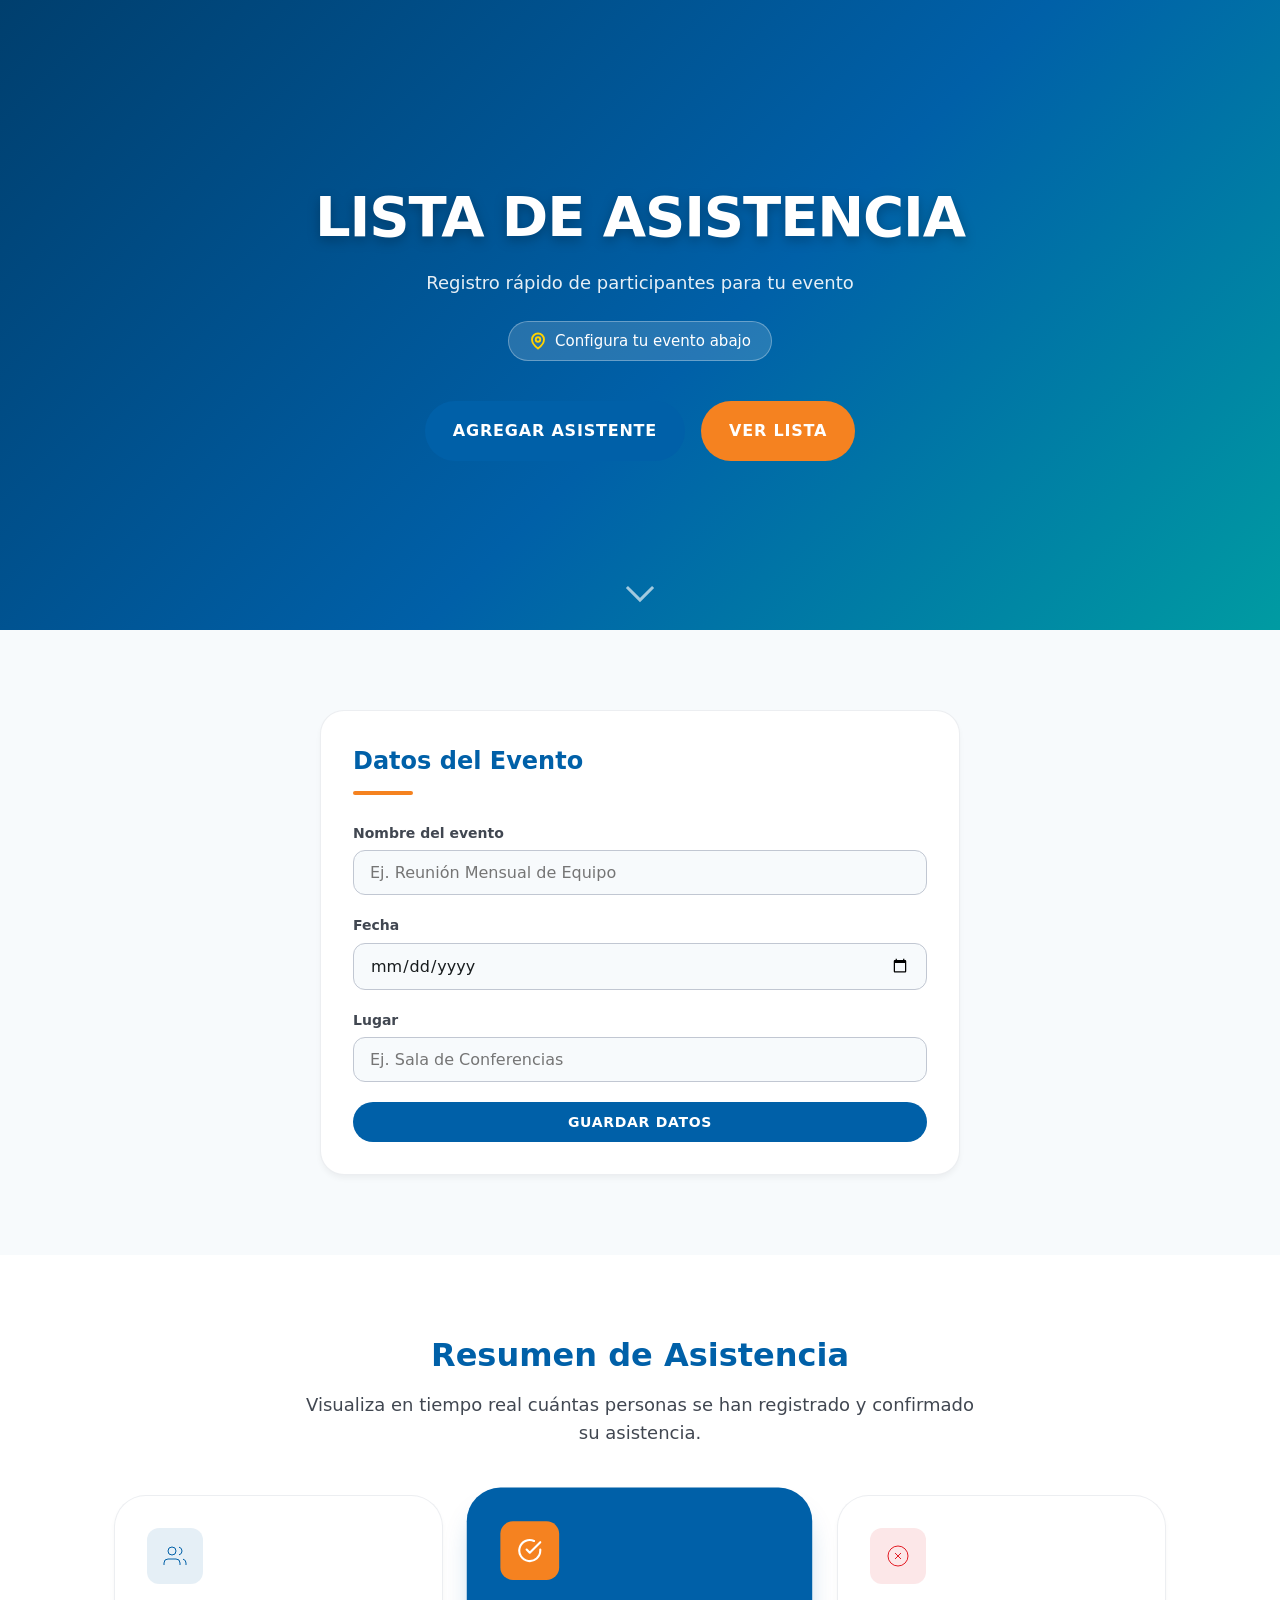
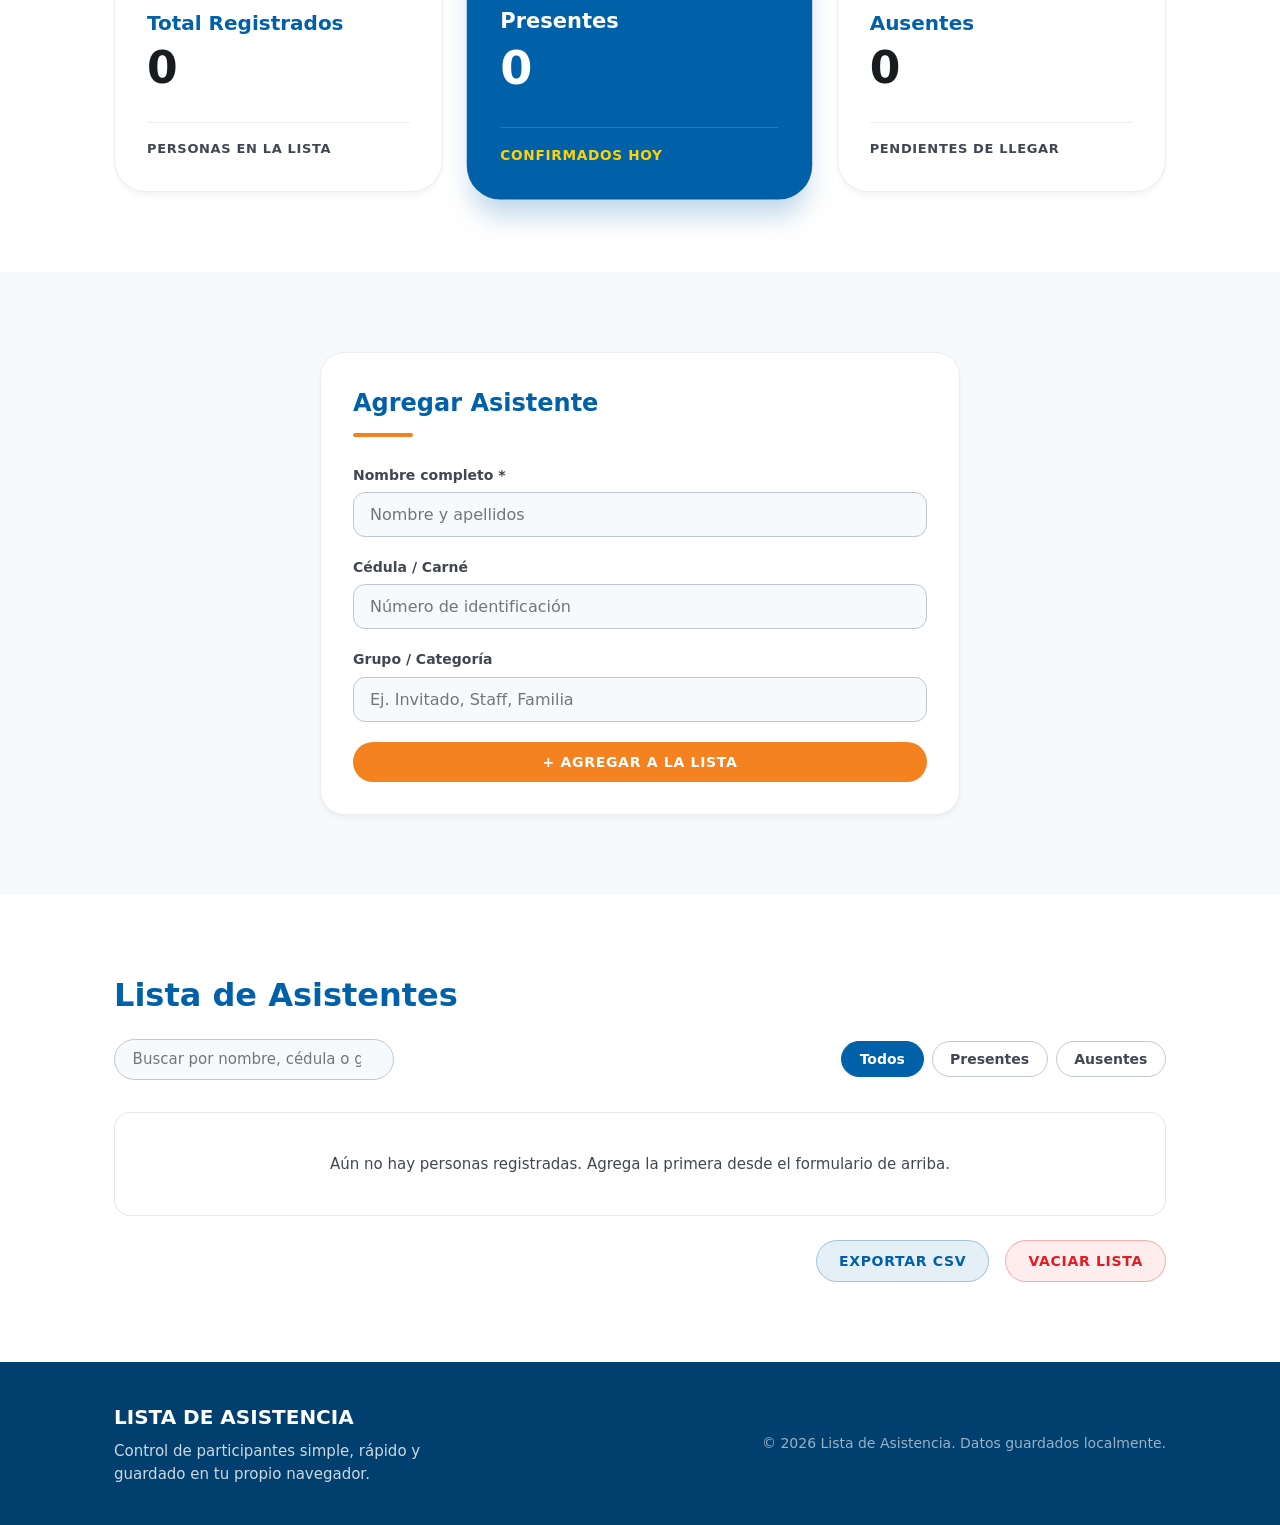
==== index.html @ d7829caf "Add attendance list app styled after convivio.medicos.cr Builds the repo's stated purpose (lista de " ====
<!DOCTYPE html>
<html lang="es">

<head>
    <meta charset="utf-8">
    <meta content="width=device-width, initial-scale=1.0" name="viewport">
    <title>Lista de Asistencia</title>
    <meta name="description" content="Registra y controla la asistencia de tu evento en tiempo real.">
    <link rel="stylesheet" href="css/style.css">
</head>

<body>

    <header class="hero">
        <div class="hero-bg">
            <div class="hero-gradient"></div>
        </div>
        <div class="hero-content">
            <h1 class="hero-title animate-fadeInUp" style="animation-delay: 0.1s;">
                LISTA DE ASISTENCIA
            </h1>
            <p class="hero-subtitle animate-fadeInUp" style="animation-delay: 0.3s;" id="hero-event-name">
                Registro rápido de participantes para tu evento
            </p>
            <div class="hero-location-container animate-fadeInUp" style="animation-delay: 0.4s;">
                <span class="hero-location" id="hero-event-meta">
                    <svg class="icon-svg" viewBox="0 0 24 24">
                        <path d="M20 10c0 6-8 12-8 12s-8-6-8-12a8 8 0 0 1 16 0Z"></path>
                        <circle cx="12" cy="10" r="3"></circle>
                    </svg>
                    <span>Configura tu evento abajo</span>
                </span>
            </div>
            <div class="hero-actions animate-fadeInUp" style="animation-delay: 0.5s;">
                <a class="btn btn-primary btn-pulse-hover" href="#registro">
                    Agregar Asistente
                </a>
                <a class="btn btn-orange btn-pulse-hover" href="#lista">
                    Ver Lista
                </a>
            </div>
        </div>
        <a href="#resumen" class="hero-scroll-indicator" aria-label="Desplazarse hacia abajo">
            <span></span>
        </a>
    </header>

    <main>
        <!-- Event Configuration -->
        <section class="event-config-section" id="config">
            <div class="container">
                <div class="card-panel">
                    <h2 class="section-title">Datos del Evento</h2>
                    <div class="agenda-accent-line"></div>
                    <form id="event-form" class="event-form">
                        <div class="form-field">
                            <label for="event-nombre">Nombre del evento</label>
                            <input type="text" id="event-nombre" placeholder="Ej. Reunión Mensual de Equipo" maxlength="80">
                        </div>
                        <div class="form-field">
                            <label for="event-fecha">Fecha</label>
                            <input type="date" id="event-fecha">
                        </div>
                        <div class="form-field">
                            <label for="event-lugar">Lugar</label>
                            <input type="text" id="event-lugar" placeholder="Ej. Sala de Conferencias" maxlength="80">
                        </div>
                        <button type="submit" class="btn btn-primary btn-small">Guardar Datos</button>
                    </form>
                </div>
            </div>
        </section>

        <!-- Summary Stats (Bento Grid) -->
        <section class="stats-section" id="resumen">
            <div class="container">
                <div class="requirements-header">
                    <h2 class="requirements-title">Resumen de Asistencia</h2>
                    <p class="requirements-subtitle">
                        Visualiza en tiempo real cuántas personas se han registrado y confirmado su asistencia.
                    </p>
                </div>
                <div class="bento-grid">
                    <div class="bento-card bento-card-standard">
                        <div>
                            <div class="bento-icon bento-icon-blue">
                                <svg class="icon-svg" viewBox="0 0 24 24">
                                    <path d="M17 21v-2a4 4 0 0 0-4-4H5a4 4 0 0 0-4 4v2"></path>
                                    <circle cx="9" cy="7" r="4"></circle>
                                    <path d="M23 21v-2a4 4 0 0 0-3-3.87"></path>
                                    <path d="M16 3.13a4 4 0 0 1 0 7.75"></path>
                                </svg>
                            </div>
                            <h3>Total Registrados</h3>
                            <p class="stat-number" id="stat-total">0</p>
                        </div>
                        <div class="bento-footer">Personas en la lista</div>
                    </div>
                    <div class="bento-card bento-card-featured">
                        <div>
                            <div class="bento-icon">
                                <svg class="icon-svg" viewBox="0 0 24 24" fill="none" stroke="currentColor" stroke-width="2" stroke-linecap="round" stroke-linejoin="round">
                                    <path d="M22 11.08V12a10 10 0 1 1-5.93-9.14"></path>
                                    <polyline points="22 4 12 14.01 9 11.01"></polyline>
                                </svg>
                            </div>
                            <h3>Presentes</h3>
                            <p class="stat-number" id="stat-presentes">0</p>
                        </div>
                        <div class="bento-footer">Confirmados hoy</div>
                    </div>
                    <div class="bento-card bento-card-standard">
                        <div>
                            <div class="bento-icon bento-icon-red">
                                <svg class="icon-svg" viewBox="0 0 24 24">
                                    <circle cx="12" cy="12" r="10"></circle>
                                    <line x1="15" y1="9" x2="9" y2="15"></line>
                                    <line x1="9" y1="9" x2="15" y2="15"></line>
                                </svg>
                            </div>
                            <h3>Ausentes</h3>
                            <p class="stat-number" id="stat-ausentes">0</p>
                        </div>
                        <div class="bento-footer">Pendientes de llegar</div>
                    </div>
                </div>
            </div>
        </section>

        <!-- Registration Form -->
        <section class="registro-section" id="registro">
            <div class="container">
                <div class="card-panel">
                    <h2 class="section-title">Agregar Asistente</h2>
                    <div class="agenda-accent-line"></div>
                    <form id="attendee-form" class="attendee-form">
                        <div class="form-field">
                            <label for="attendee-nombre">Nombre completo *</label>
                            <input type="text" id="attendee-nombre" placeholder="Nombre y apellidos" required maxlength="100">
                        </div>
                        <div class="form-field">
                            <label for="attendee-id">Cédula / Carné</label>
                            <input type="text" id="attendee-id" placeholder="Número de identificación" maxlength="40">
                        </div>
                        <div class="form-field">
                            <label for="attendee-grupo">Grupo / Categoría</label>
                            <input type="text" id="attendee-grupo" placeholder="Ej. Invitado, Staff, Familia" maxlength="60">
                        </div>
                        <button type="submit" class="btn btn-orange btn-small">
                            + Agregar a la Lista
                        </button>
                    </form>
                </div>
            </div>
        </section>

        <!-- Attendance List -->
        <section class="lista-section" id="lista">
            <div class="container">
                <div class="lista-header">
                    <h2 class="requirements-title">Lista de Asistentes</h2>
                    <div class="lista-tools">
                        <input type="search" id="search-input" class="search-input" placeholder="Buscar por nombre, cédula o grupo...">
                        <div class="filter-buttons" role="group" aria-label="Filtrar asistentes">
                            <button class="filter-btn active" data-filter="todos">Todos</button>
                            <button class="filter-btn" data-filter="presentes">Presentes</button>
                            <button class="filter-btn" data-filter="ausentes">Ausentes</button>
                        </div>
                    </div>
                </div>

                <div class="table-wrapper">
                    <table class="attendee-table">
                        <thead>
                            <tr>
                                <th>Nombre</th>
                                <th>Cédula / Carné</th>
                                <th>Grupo</th>
                                <th>Hora</th>
                                <th>Estado</th>
                                <th></th>
                            </tr>
                        </thead>
                        <tbody id="attendee-tbody">
                            <!-- Rows injected by JS -->
                        </tbody>
                    </table>
                    <p class="empty-state" id="empty-state">Aún no hay personas registradas. Agrega la primera desde el formulario de arriba.</p>
                </div>

                <div class="lista-actions">
                    <button class="btn btn-glass-blue btn-small" id="export-btn">Exportar CSV</button>
                    <button class="btn btn-glass-red btn-small" id="clear-btn">Vaciar Lista</button>
                </div>
            </div>
        </section>
    </main>

    <footer class="footer">
        <div class="footer-container">
            <div class="footer-brand">
                <div class="footer-logo">LISTA DE ASISTENCIA</div>
                <p class="footer-tagline">
                    Control de participantes simple, rápido y guardado en tu propio navegador.
                </p>
            </div>
            <div class="footer-social-section">
                <p class="footer-copyright">© 2026 Lista de Asistencia. Datos guardados localmente.</p>
            </div>
        </div>
    </footer>

    <script src="js/script.js"></script>
</body>

</html>
---- css/style.css ----
/* ==========================================================================
   LISTA DE ASISTENCIA - Main Stylesheet
   Design system inspired by convivio.medicos.cr/site/ (institutional
   blue/orange/turquoise palette, pill buttons, bento cards, soft shadows)
   ========================================================================== */

/* --------------------------------------------------------------------------
   0. RESET & BASE CONFIG
   -------------------------------------------------------------------------- */
*,
*::before,
*::after {
  box-sizing: border-box;
  margin: 0;
  padding: 0;
}

:root {
  --color-background: #f7fafc;
  --color-surface: #ffffff;
  --color-surface-container: #ebeef0;
  --color-on-surface: #181c1e;
  --color-on-surface-variant: #414751;
  --color-outline-variant: #c1c7d2;

  /* Institutional-style brand palette */
  --color-brand-blue: #0060a8;
  --color-brand-blue-dark: #003f6e;
  --color-brand-turquoise: #009ba2;
  --color-brand-orange: #f58220;
  --color-brand-red: #e31b23;
  --color-brand-yellow: #ffd200;

  /* Border Radii */
  --radius-sm: 0.25rem;
  --radius-default: 0.5rem;
  --radius-md: 0.75rem;
  --radius-lg: 1rem;
  --radius-xl: 1.5rem;
  --radius-bento: 2rem;
  --radius-full: 9999px;

  /* Spacing */
  --spacing-gutter: 24px;
  --spacing-container-max: 1100px;
  --spacing-section-gap-mobile: 48px;
  --spacing-section-gap-desktop: 80px;

  /* Typography */
  --font-headline: system-ui, -apple-system, BlinkMacSystemFont, 'Segoe UI', Roboto, Helvetica, Arial, sans-serif;
  --font-body: system-ui, -apple-system, BlinkMacSystemFont, 'Segoe UI', Roboto, Helvetica, Arial, sans-serif;
}

.icon-svg {
  display: inline-block;
  width: 24px;
  height: 24px;
  stroke: currentColor;
  fill: none;
  vertical-align: middle;
}

body {
  background-color: var(--color-background);
  color: var(--color-on-surface);
  font-family: var(--font-body);
  font-size: 16px;
  line-height: 1.5;
  font-weight: 400;
  overflow-x: hidden;
}

::selection {
  background-color: var(--color-brand-blue);
  color: #ffffff;
}

.container {
  max-width: var(--spacing-container-max);
  margin-inline: auto;
  padding-inline: var(--spacing-gutter);
  width: 100%;
}

@keyframes fadeInUp {
  from {
    opacity: 0;
    transform: translateY(20px);
  }

  to {
    opacity: 1;
    transform: translateY(0);
  }
}

.animate-fadeInUp {
  animation: fadeInUp 1.2s ease-out forwards;
  opacity: 0;
}

/* --------------------------------------------------------------------------
   1. BUTTONS
   -------------------------------------------------------------------------- */
.btn {
  display: inline-flex;
  align-items: center;
  justify-content: center;
  padding: 18px 28px;
  border-radius: var(--radius-full);
  font-family: var(--font-body);
  font-size: 16px;
  font-weight: 600;
  text-transform: uppercase;
  letter-spacing: 0.05em;
  text-decoration: none;
  cursor: pointer;
  border: none;
  transition: all 0.3s cubic-bezier(0.4, 0, 0.2, 1);
  text-align: center;
}

.btn-small {
  padding: 12px 22px;
  font-size: 14px;
}

.btn-primary {
  background-color: var(--color-brand-blue);
  color: #ffffff;
}

.btn-primary:hover {
  box-shadow: 0 10px 15px -3px rgba(0, 96, 168, 0.3), 0 4px 6px -4px rgba(0, 96, 168, 0.3);
  transform: translateY(-2px);
}

.btn-orange {
  background-color: var(--color-brand-orange);
  color: #ffffff;
}

.btn-orange:hover {
  box-shadow: 0 10px 15px -3px rgba(245, 130, 32, 0.3);
  transform: translateY(-2px);
}

.btn-glass-blue {
  background-color: rgba(0, 96, 168, 0.1);
  color: var(--color-brand-blue);
  border: 1px solid rgba(0, 96, 168, 0.3);
}

.btn-glass-blue:hover {
  background-color: var(--color-brand-blue);
  color: #ffffff;
}

.btn-glass-red {
  background-color: rgba(227, 27, 35, 0.08);
  color: var(--color-brand-red);
  border: 1px solid rgba(227, 27, 35, 0.3);
}

.btn-glass-red:hover {
  background-color: var(--color-brand-red);
  color: #ffffff;
}

.btn-primary.btn-pulse-hover {
  animation: pulse-blue 3s infinite ease-in-out;
}

.btn-orange.btn-pulse-hover {
  animation: pulse-orange 3s infinite ease-in-out;
}

.btn-pulse-hover:hover {
  animation-duration: 1.2s;
}

@keyframes pulse-blue {
  0% { box-shadow: 0 0 0 0 rgba(0, 96, 168, 0.4); }
  70% { box-shadow: 0 0 0 8px rgba(0, 96, 168, 0); }
  100% { box-shadow: 0 0 0 0 rgba(0, 96, 168, 0); }
}

@keyframes pulse-orange {
  0% { box-shadow: 0 0 0 0 rgba(245, 130, 32, 0.4); }
  70% { box-shadow: 0 0 0 8px rgba(245, 130, 32, 0); }
  100% { box-shadow: 0 0 0 0 rgba(245, 130, 32, 0); }
}

/* --------------------------------------------------------------------------
   2. HERO
   -------------------------------------------------------------------------- */
.hero {
  position: relative;
  min-height: 70vh;
  display: flex;
  align-items: center;
  justify-content: center;
  overflow: hidden;
  padding-block: 6rem 5rem;
}

.hero-bg {
  position: absolute;
  inset: 0;
  z-index: 0;
}

.hero-gradient {
  width: 100%;
  height: 100%;
  background: linear-gradient(135deg, var(--color-brand-blue-dark) 0%, var(--color-brand-blue) 55%, var(--color-brand-turquoise) 100%);
}

.hero-content {
  position: relative;
  z-index: 10;
  text-align: center;
  padding-inline: var(--spacing-gutter);
  max-width: 900px;
  margin: 0 auto;
}

.hero-title {
  font-family: var(--font-headline);
  font-size: 40px;
  line-height: 48px;
  letter-spacing: -0.02em;
  font-weight: 700;
  color: #ffffff;
  margin-bottom: 1.25rem;
  filter: drop-shadow(0 4px 6px rgba(0, 0, 0, 0.25));
}

@media (min-width: 768px) {
  .hero-title {
    font-size: 56px;
    line-height: 64px;
  }
}

.hero-subtitle {
  font-family: var(--font-body);
  font-size: 18px;
  line-height: 28px;
  font-weight: 300;
  color: rgba(255, 255, 255, 0.9);
  margin-bottom: 1.5rem;
  max-width: 700px;
  margin-inline: auto;
}

.hero-location-container {
  margin-bottom: 2.5rem;
}

.hero-location {
  display: inline-flex;
  align-items: center;
  gap: 0.5rem;
  background-color: rgba(255, 255, 255, 0.15);
  backdrop-filter: blur(8px);
  -webkit-backdrop-filter: blur(8px);
  padding: 0.5rem 1.25rem;
  border-radius: var(--radius-full);
  border: 1px solid rgba(255, 255, 255, 0.3);
  color: #ffffff;
  font-family: var(--font-body);
  font-size: 15px;
  font-weight: 500;
}

.hero-location .icon-svg {
  width: 18px;
  height: 18px;
  stroke: var(--color-brand-yellow);
  stroke-width: 2.5px;
}

.hero-actions {
  display: flex;
  flex-direction: column;
  gap: 1rem;
  justify-content: center;
  align-items: center;
}

@media (min-width: 640px) {
  .hero-actions {
    flex-direction: row;
  }
}

.hero-scroll-indicator {
  position: absolute;
  bottom: 2rem;
  left: 50%;
  transform: translateX(-50%);
  z-index: 10;
  opacity: 0.75;
  transition: opacity 0.3s ease;
}

.hero-scroll-indicator:hover {
  opacity: 1;
}

.hero-scroll-indicator span {
  display: block;
  width: 20px;
  height: 20px;
  border-bottom: 3px solid rgba(255, 255, 255, 0.85);
  border-right: 3px solid rgba(255, 255, 255, 0.85);
  transform: rotate(45deg);
  animation: scroll-arrow-smooth 2.5s infinite ease-in-out;
}

@keyframes scroll-arrow-smooth {
  0%, 100% { transform: translateY(0) rotate(45deg); opacity: 0.5; }
  50% { transform: translateY(10px) rotate(45deg); opacity: 1; }
}

/* --------------------------------------------------------------------------
   3. SECTIONS & PANELS
   -------------------------------------------------------------------------- */
.event-config-section,
.registro-section {
  padding-block: var(--spacing-section-gap-mobile);
}

.stats-section,
.lista-section {
  padding-block: var(--spacing-section-gap-mobile);
  background-color: var(--color-surface);
}

@media (min-width: 1024px) {
  .event-config-section,
  .registro-section,
  .stats-section,
  .lista-section {
    padding-block: var(--spacing-section-gap-desktop);
  }
}

.card-panel {
  background-color: var(--color-surface);
  border: 1px solid rgba(193, 199, 210, 0.3);
  border-radius: var(--radius-xl);
  padding: 2rem;
  box-shadow: 0 4px 6px -1px rgba(0, 0, 0, 0.05);
  max-width: 640px;
  margin-inline: auto;
}

.section-title {
  font-family: var(--font-headline);
  font-size: 24px;
  font-weight: 700;
  color: var(--color-brand-blue);
  margin-bottom: 0.75rem;
}

.agenda-accent-line {
  width: 60px;
  height: 4px;
  background-color: var(--color-brand-orange);
  margin-bottom: 1.75rem;
  border-radius: var(--radius-full);
}

.requirements-header {
  text-align: center;
  margin-bottom: 3rem;
}

.requirements-title {
  font-family: var(--font-headline);
  font-size: 32px;
  line-height: 40px;
  font-weight: 700;
  color: var(--color-brand-blue);
  margin-bottom: 1rem;
}

.requirements-subtitle {
  font-size: 18px;
  line-height: 28px;
  color: var(--color-on-surface-variant);
  max-width: 42rem;
  margin-inline: auto;
}

/* --------------------------------------------------------------------------
   4. FORMS
   -------------------------------------------------------------------------- */
.event-form,
.attendee-form {
  display: flex;
  flex-direction: column;
  gap: 1.25rem;
}

.form-field {
  display: flex;
  flex-direction: column;
  gap: 0.4rem;
}

.form-field label {
  font-size: 14px;
  font-weight: 600;
  color: var(--color-on-surface-variant);
}

.form-field input {
  font-family: var(--font-body);
  font-size: 16px;
  padding: 0.75rem 1rem;
  border-radius: var(--radius-md);
  border: 1px solid var(--color-outline-variant);
  background-color: var(--color-background);
  color: var(--color-on-surface);
  transition: border-color 0.2s ease, box-shadow 0.2s ease;
}

.form-field input:focus {
  outline: none;
  border-color: var(--color-brand-blue);
  box-shadow: 0 0 0 3px rgba(0, 96, 168, 0.15);
}

/* --------------------------------------------------------------------------
   5. BENTO STATS
   -------------------------------------------------------------------------- */
.bento-grid {
  display: grid;
  grid-template-columns: 1fr;
  gap: 2rem;
}

@media (min-width: 768px) {
  .bento-grid {
    grid-template-columns: repeat(3, 1fr);
  }
}

.bento-card {
  padding: 2rem;
  border-radius: var(--radius-bento);
  display: flex;
  flex-direction: column;
  justify-content: space-between;
  box-shadow: 0 4px 6px -1px rgba(0, 0, 0, 0.05);
}

.bento-card-standard {
  background-color: var(--color-surface);
  border: 1px solid rgba(193, 199, 210, 0.3);
}

.bento-card-featured {
  background-color: var(--color-brand-blue);
  color: #ffffff;
  box-shadow: 0 20px 25px -5px rgba(0, 96, 168, 0.25);
}

@media (min-width: 768px) {
  .bento-card-featured {
    transform: scale(1.05);
  }
}

.bento-icon {
  width: 3.5rem;
  height: 3.5rem;
  border-radius: var(--radius-md);
  display: flex;
  align-items: center;
  justify-content: center;
  margin-bottom: 1.5rem;
  background-color: var(--color-brand-orange);
  color: #ffffff;
}

.bento-icon-blue {
  background-color: rgba(0, 96, 168, 0.1);
  color: var(--color-brand-blue);
}

.bento-icon-red {
  background-color: rgba(227, 27, 35, 0.1);
  color: var(--color-brand-red);
}

.bento-card h3 {
  font-family: var(--font-headline);
  font-size: 20px;
  font-weight: 600;
  margin-bottom: 0.5rem;
}

.bento-card-standard h3 {
  color: var(--color-brand-blue);
}

.stat-number {
  font-family: var(--font-headline);
  font-size: 44px;
  font-weight: 700;
  line-height: 1;
}

.bento-card-standard .stat-number {
  color: var(--color-on-surface);
}

.bento-footer {
  margin-top: 2rem;
  padding-top: 1rem;
  font-size: 13px;
  font-weight: 600;
  letter-spacing: 0.05em;
  text-transform: uppercase;
}

.bento-card-standard .bento-footer {
  border-top: 1px solid rgba(193, 199, 210, 0.3);
  color: var(--color-on-surface-variant);
}

.bento-card-featured .bento-footer {
  border-top: 1px solid rgba(255, 255, 255, 0.15);
  color: var(--color-brand-yellow);
}

/* --------------------------------------------------------------------------
   6. ATTENDANCE LIST
   -------------------------------------------------------------------------- */
.lista-header {
  margin-bottom: 2rem;
}

.lista-header .requirements-title {
  text-align: left;
  margin-bottom: 1.5rem;
}

.lista-tools {
  display: flex;
  flex-direction: column;
  gap: 1rem;
}

@media (min-width: 768px) {
  .lista-tools {
    flex-direction: row;
    align-items: center;
    justify-content: space-between;
  }
}

.search-input {
  font-family: var(--font-body);
  font-size: 15px;
  padding: 0.65rem 1.1rem;
  border-radius: var(--radius-full);
  border: 1px solid var(--color-outline-variant);
  background-color: var(--color-background);
  width: 100%;
}

@media (min-width: 768px) {
  .search-input {
    width: 280px;
  }
}

.search-input:focus {
  outline: none;
  border-color: var(--color-brand-blue);
  box-shadow: 0 0 0 3px rgba(0, 96, 168, 0.15);
}

.filter-buttons {
  display: flex;
  gap: 0.5rem;
}

.filter-btn {
  font-family: var(--font-body);
  font-size: 14px;
  font-weight: 600;
  padding: 0.55rem 1.1rem;
  border-radius: var(--radius-full);
  border: 1px solid var(--color-outline-variant);
  background-color: var(--color-surface);
  color: var(--color-on-surface-variant);
  cursor: pointer;
  transition: all 0.2s ease;
}

.filter-btn:hover {
  border-color: var(--color-brand-blue);
  color: var(--color-brand-blue);
}

.filter-btn.active {
  background-color: var(--color-brand-blue);
  border-color: var(--color-brand-blue);
  color: #ffffff;
}

.table-wrapper {
  border: 1px solid rgba(193, 199, 210, 0.4);
  border-radius: var(--radius-lg);
  overflow-x: auto;
  background-color: var(--color-surface);
}

.attendee-table {
  width: 100%;
  border-collapse: collapse;
  min-width: 640px;
}

.attendee-table thead th {
  text-align: left;
  font-size: 13px;
  font-weight: 700;
  letter-spacing: 0.05em;
  text-transform: uppercase;
  color: #ffffff;
  background-color: var(--color-brand-blue);
  padding: 0.9rem 1.25rem;
}

.attendee-table tbody td {
  padding: 0.9rem 1.25rem;
  border-bottom: 1px solid var(--color-outline-variant);
  font-size: 15px;
  color: var(--color-on-surface);
  vertical-align: middle;
}

.attendee-table tbody tr:last-child td {
  border-bottom: none;
}

.attendee-table tbody tr:hover {
  background-color: rgba(0, 96, 168, 0.04);
}

.status-pill {
  display: inline-flex;
  align-items: center;
  gap: 0.4rem;
  padding: 0.35rem 0.9rem;
  border-radius: var(--radius-full);
  font-size: 13px;
  font-weight: 700;
  letter-spacing: 0.03em;
  text-transform: uppercase;
  border: none;
  cursor: pointer;
  transition: all 0.2s ease;
}

.status-pill.presente {
  background-color: rgba(0, 155, 162, 0.12);
  color: var(--color-brand-turquoise);
}

.status-pill.ausente {
  background-color: rgba(227, 27, 35, 0.1);
  color: var(--color-brand-red);
}

.status-pill:hover {
  transform: translateY(-1px);
  filter: brightness(0.95);
}

.delete-btn {
  background: none;
  border: none;
  cursor: pointer;
  color: var(--color-on-surface-variant);
  padding: 0.35rem;
  border-radius: var(--radius-sm);
  transition: color 0.2s ease, background-color 0.2s ease;
}

.delete-btn:hover {
  color: var(--color-brand-red);
  background-color: rgba(227, 27, 35, 0.08);
}

.delete-btn .icon-svg {
  width: 18px;
  height: 18px;
}

.empty-state {
  text-align: center;
  padding: 2.5rem 1rem;
  color: var(--color-on-surface-variant);
  font-size: 15px;
  display: none;
}

.empty-state.visible {
  display: block;
}

.attendee-table.hidden {
  display: none;
}

.lista-actions {
  display: flex;
  gap: 1rem;
  justify-content: flex-end;
  margin-top: 1.5rem;
  flex-wrap: wrap;
}

/* --------------------------------------------------------------------------
   7. FOOTER
   -------------------------------------------------------------------------- */
.footer {
  background-color: var(--color-brand-blue-dark);
  width: 100%;
}

.footer-container {
  display: flex;
  flex-direction: column;
  gap: 1.5rem;
  justify-content: space-between;
  align-items: center;
  padding-block: 2.5rem;
  max-width: var(--spacing-container-max);
  margin-inline: auto;
  padding-inline: var(--spacing-gutter);
  text-align: center;
}

@media (min-width: 768px) {
  .footer-container {
    flex-direction: row;
    text-align: left;
  }
}

.footer-logo {
  font-family: var(--font-headline);
  font-size: 20px;
  font-weight: 700;
  color: #ffffff;
}

.footer-tagline {
  color: rgba(255, 255, 255, 0.8);
  font-size: 15px;
  max-width: 22rem;
  margin-top: 0.5rem;
}

.footer-copyright {
  color: rgba(255, 255, 255, 0.6);
  font-size: 14px;
}
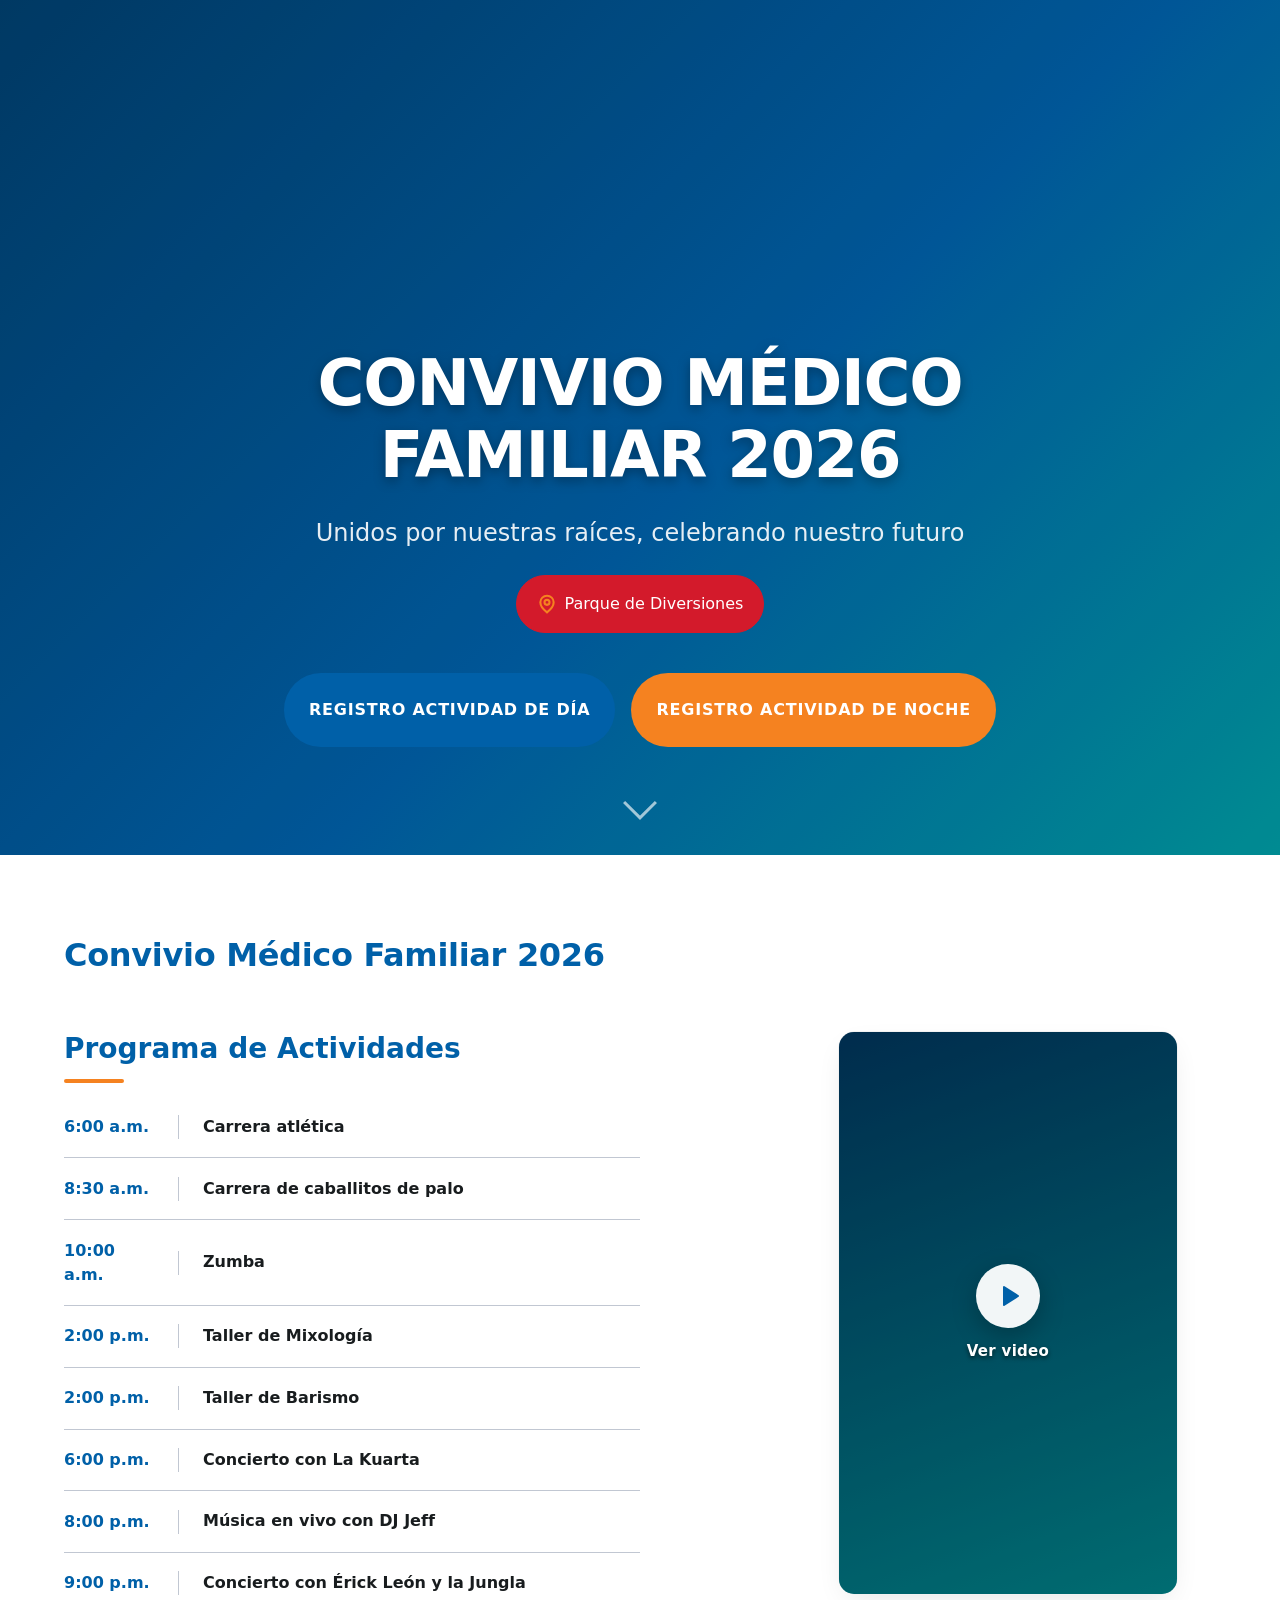
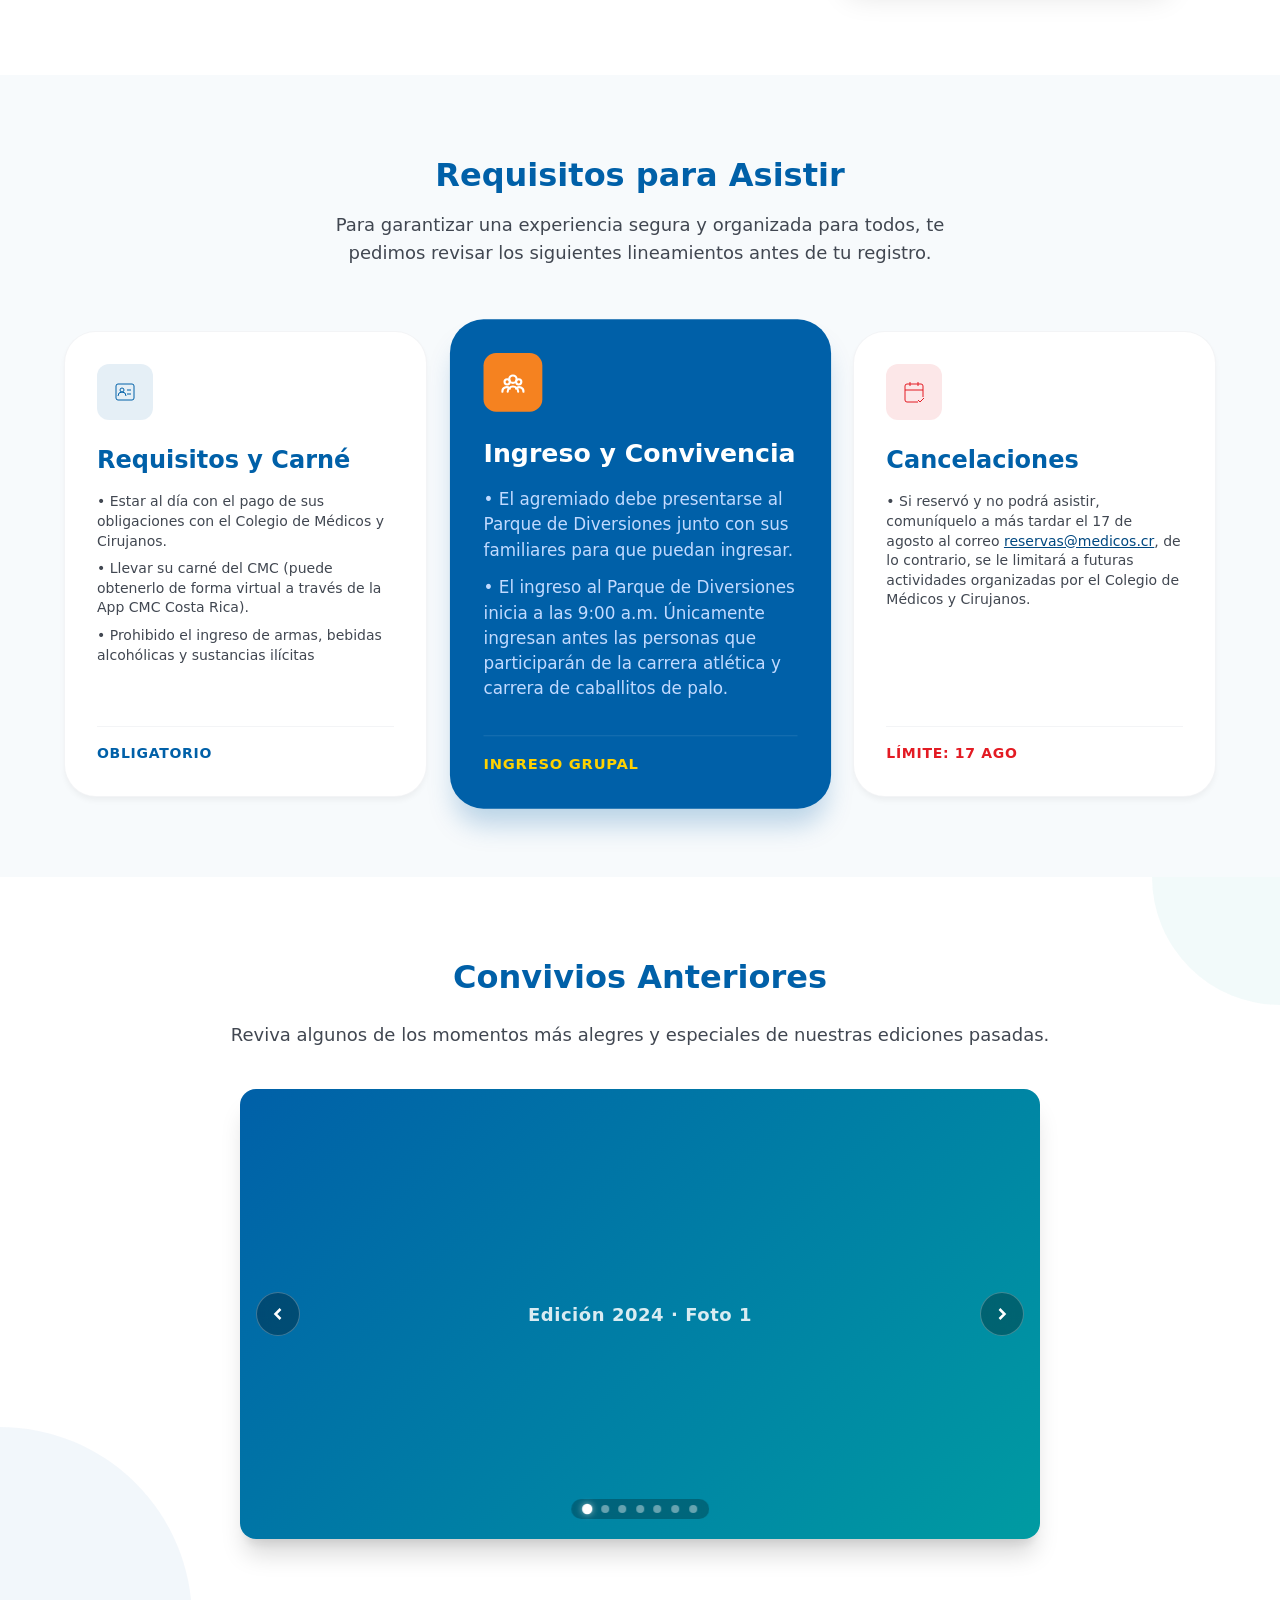
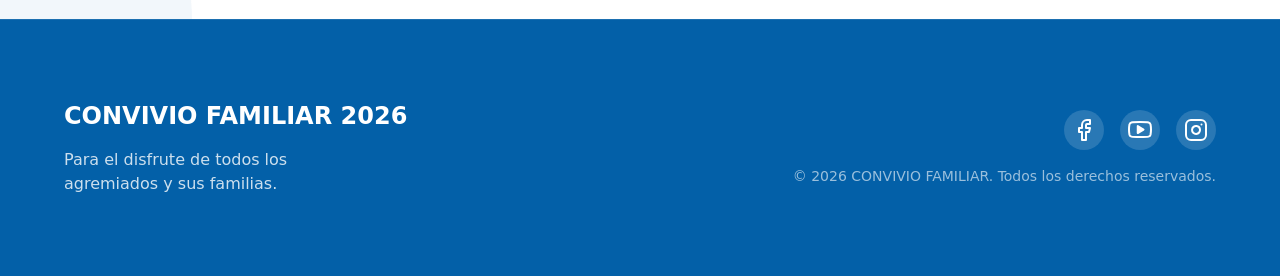
==== commit fa246797: "Reemplazar app de asistencia por clon fiel del estilo de convivio.medicos.cr Clona la estructura, CS" ====
--- a/index.html
+++ b/index.html
@@ -4,193 +4,282 @@
 <head>
     <meta charset="utf-8">
     <meta content="width=device-width, initial-scale=1.0" name="viewport">
-    <title>Lista de Asistencia</title>
-    <meta name="description" content="Registra y controla la asistencia de tu evento en tiempo real.">
+    <title>Convivio Familiar 2026</title>
     <link rel="stylesheet" href="css/style.css">
 </head>
 
 <body>
 
-    <header class="hero">
-        <div class="hero-bg">
-            <div class="hero-gradient"></div>
-        </div>
-        <div class="hero-content">
-            <h1 class="hero-title animate-fadeInUp" style="animation-delay: 0.1s;">
-                LISTA DE ASISTENCIA
-            </h1>
-            <p class="hero-subtitle animate-fadeInUp" style="animation-delay: 0.3s;" id="hero-event-name">
-                Registro rápido de participantes para tu evento
-            </p>
-            <div class="hero-location-container animate-fadeInUp" style="animation-delay: 0.4s;">
-                <span class="hero-location" id="hero-event-meta">
-                    <svg class="icon-svg" viewBox="0 0 24 24">
-                        <path d="M20 10c0 6-8 12-8 12s-8-6-8-12a8 8 0 0 1 16 0Z"></path>
-                        <circle cx="12" cy="10" r="3"></circle>
-                    </svg>
-                    <span>Configura tu evento abajo</span>
-                </span>
-            </div>
-            <div class="hero-actions animate-fadeInUp" style="animation-delay: 0.5s;">
-                <a class="btn btn-primary btn-pulse-hover" href="#registro">
-                    Agregar Asistente
-                </a>
-                <a class="btn btn-orange btn-pulse-hover" href="#lista">
-                    Ver Lista
-                </a>
-            </div>
-        </div>
-        <a href="#resumen" class="hero-scroll-indicator" aria-label="Desplazarse hacia abajo">
-            <span></span>
-        </a>
-    </header>
-
     <main>
-        <!-- Event Configuration -->
-        <section class="event-config-section" id="config">
+        <!-- Hero Section -->
+        <section class="hero">
+            <div class="hero-bg">
+                <div class="hero-placeholder"></div>
+                <div class="hero-overlay"></div>
+            </div>
+            <div class="hero-content">
+                <h1 class="hero-title animate-fadeInUp" style="animation-delay: 0.1s;">
+                    CONVIVIO MÉDICO FAMILIAR 2026
+                </h1>
+                <p class="hero-subtitle animate-fadeInUp" style="animation-delay: 0.3s;">
+                    Unidos por nuestras raíces, celebrando nuestro futuro
+                </p>
+                <div class="hero-location-container animate-fadeInUp" style="animation-delay: 0.4s;">
+                    <a href="https://maps.google.com/?q=Parque+de+Diversiones+Costa+Rica" target="_blank" rel="noopener"
+                        class="hero-location">
+                        <svg class="icon-svg" viewBox="0 0 24 24">
+                            <path d="M20 10c0 6-8 12-8 12s-8-6-8-12a8 8 0 0 1 16 0Z"></path>
+                            <circle cx="12" cy="10" r="3"></circle>
+                        </svg>
+                        <span>Parque de Diversiones</span>
+                    </a>
+                </div>
+                <div class="hero-actions animate-fadeInUp" style="animation-delay: 0.5s;">
+                    <a class="btn btn-primary btn-pulse-hover" href="#registro-dia">
+                        Registro Actividad de Día
+                    </a>
+                    <a class="btn btn-orange btn-pulse-hover" href="#registro-noche">
+                        Registro Actividad de Noche
+                    </a>
+                </div>
+            </div>
+            <a href="#welcome-section-start" class="hero-scroll-indicator" aria-label="Desplazarse hacia abajo">
+                <span></span>
+            </a>
+        </section>
+
+        <!-- Welcome & Description Section -->
+        <section class="welcome-section" id="welcome-section-start">
             <div class="container">
-                <div class="card-panel">
-                    <h2 class="section-title">Datos del Evento</h2>
-                    <div class="agenda-accent-line"></div>
-                    <form id="event-form" class="event-form">
-                        <div class="form-field">
-                            <label for="event-nombre">Nombre del evento</label>
-                            <input type="text" id="event-nombre" placeholder="Ej. Reunión Mensual de Equipo" maxlength="80">
-                        </div>
-                        <div class="form-field">
-                            <label for="event-fecha">Fecha</label>
-                            <input type="date" id="event-fecha">
-                        </div>
-                        <div class="form-field">
-                            <label for="event-lugar">Lugar</label>
-                            <input type="text" id="event-lugar" placeholder="Ej. Sala de Conferencias" maxlength="80">
-                        </div>
-                        <button type="submit" class="btn btn-primary btn-small">Guardar Datos</button>
-                    </form>
+                <div class="welcome-info-top">
+                    <h2 class="welcome-title">Convivio Médico Familiar 2026</h2>
+                </div>
+
+                <div class="agenda-video-grid">
+                    <!-- Left Column: Programa de Actividades -->
+                    <div class="agenda-column">
+                        <h2 class="agenda-title">Programa de Actividades</h2>
+                        <div class="agenda-accent-line"></div>
+
+                        <div class="agenda-list">
+                            <div class="agenda-row">
+                                <div class="agenda-time">6:00 a.m.</div>
+                                <div class="agenda-separator"></div>
+                                <div class="agenda-activity">Carrera atlética</div>
+                            </div>
+                            <div class="agenda-row">
+                                <div class="agenda-time">8:30 a.m.</div>
+                                <div class="agenda-separator"></div>
+                                <div class="agenda-activity">Carrera de caballitos de palo</div>
+                            </div>
+                            <div class="agenda-row">
+                                <div class="agenda-time">10:00 a.m.</div>
+                                <div class="agenda-separator"></div>
+                                <div class="agenda-activity">Zumba</div>
+                            </div>
+                            <div class="agenda-row">
+                                <div class="agenda-time">2:00 p.m.</div>
+                                <div class="agenda-separator"></div>
+                                <div class="agenda-activity">Taller de Mixología</div>
+                            </div>
+                            <div class="agenda-row">
+                                <div class="agenda-time">2:00 p.m.</div>
+                                <div class="agenda-separator"></div>
+                                <div class="agenda-activity">Taller de Barismo</div>
+                            </div>
+                            <div class="agenda-row">
+                                <div class="agenda-time">6:00 p.m.</div>
+                                <div class="agenda-separator"></div>
+                                <div class="agenda-activity">Concierto con La Kuarta</div>
+                            </div>
+                            <div class="agenda-row">
+                                <div class="agenda-time">8:00 p.m.</div>
+                                <div class="agenda-separator"></div>
+                                <div class="agenda-activity">Música en vivo con DJ Jeff</div>
+                            </div>
+                            <div class="agenda-row">
+                                <div class="agenda-time">9:00 p.m.</div>
+                                <div class="agenda-separator"></div>
+                                <div class="agenda-activity">Concierto con Érick León y la Jungla</div>
+                            </div>
+                        </div>
+                    </div>
+
+                    <!-- Right Column: Video/Image Access -->
+                    <div class="video-column">
+                        <div class="video-link-wrapper" aria-label="Ver video del Convivio 2026" tabindex="0" role="button">
+                            <div class="video-media-box">
+                                <div class="video-cover-assets">
+                                    <div class="video-thumbnail video-thumbnail-placeholder"></div>
+                                    <div class="video-play-overlay">
+                                        <div class="play-circle">
+                                            <svg class="play-triangle" viewBox="0 0 24 24" fill="currentColor"
+                                                stroke="currentColor" stroke-width="2" stroke-linecap="round"
+                                                stroke-linejoin="round">
+                                                <polygon points="6 3 20 12 6 21 6 3"></polygon>
+                                            </svg>
+                                        </div>
+                                        <span class="play-label">Ver video</span>
+                                    </div>
+                                </div>
+                                <div class="video-player-container" style="display: none;"></div>
+                            </div>
+                        </div>
+                    </div>
                 </div>
             </div>
         </section>
 
-        <!-- Summary Stats (Bento Grid) -->
-        <section class="stats-section" id="resumen">
+        <!-- Requirements Section (Bento Grid) -->
+        <section class="requirements-section">
             <div class="container">
                 <div class="requirements-header">
-                    <h2 class="requirements-title">Resumen de Asistencia</h2>
+                    <h2 class="requirements-title">Requisitos para Asistir</h2>
                     <p class="requirements-subtitle">
-                        Visualiza en tiempo real cuántas personas se han registrado y confirmado su asistencia.
+                        Para garantizar una experiencia segura y organizada para todos, te pedimos revisar los
+                        siguientes lineamientos antes de tu registro.
                     </p>
                 </div>
                 <div class="bento-grid">
+                    <!-- Card 1: Requisitos y Carné -->
                     <div class="bento-card bento-card-standard">
                         <div>
-                            <div class="bento-icon bento-icon-blue">
+                            <div class="bento-icon">
                                 <svg class="icon-svg" viewBox="0 0 24 24">
-                                    <path d="M17 21v-2a4 4 0 0 0-4-4H5a4 4 0 0 0-4 4v2"></path>
-                                    <circle cx="9" cy="7" r="4"></circle>
-                                    <path d="M23 21v-2a4 4 0 0 0-3-3.87"></path>
-                                    <path d="M16 3.13a4 4 0 0 1 0 7.75"></path>
+                                    <rect x="3" y="4" width="18" height="16" rx="2"></rect>
+                                    <circle cx="9" cy="10" r="2"></circle>
+                                    <path d="M14 10h4"></path>
+                                    <path d="M14 14h4"></path>
+                                    <path d="M5 16a4 4 0 0 1 8 0"></path>
                                 </svg>
                             </div>
-                            <h3>Total Registrados</h3>
-                            <p class="stat-number" id="stat-total">0</p>
-                        </div>
-                        <div class="bento-footer">Personas en la lista</div>
-                    </div>
+                            <h3>Requisitos y Carné</h3>
+                            <p style="margin-bottom: 0.5rem; font-size: 14px; line-height: 1.4;">
+                                • Estar al día con el pago de sus obligaciones con el Colegio de Médicos y Cirujanos.
+                            </p>
+                            <p style="margin-bottom: 0.5rem; font-size: 14px; line-height: 1.4;">
+                                • Llevar su carné del CMC (puede obtenerlo de forma virtual a través de la App CMC Costa
+                                Rica).
+                            </p>
+                            <p style="font-size: 14px; line-height: 1.4;">
+                                • Prohibido el ingreso de armas, bebidas alcohólicas y sustancias ilícitas
+                            </p>
+                        </div>
+                        <div class="bento-footer">Obligatorio</div>
+                    </div>
+                    <!-- Card 2: Ingreso y Convivencia (Featured) -->
                     <div class="bento-card bento-card-featured">
                         <div>
                             <div class="bento-icon">
-                                <svg class="icon-svg" viewBox="0 0 24 24" fill="none" stroke="currentColor" stroke-width="2" stroke-linecap="round" stroke-linejoin="round">
-                                    <path d="M22 11.08V12a10 10 0 1 1-5.93-9.14"></path>
-                                    <polyline points="22 4 12 14.01 9 11.01"></polyline>
+                                <svg class="icon-svg" viewBox="0 0 24 24" fill="none" stroke="currentColor"
+                                    stroke-width="2" stroke-linecap="round" stroke-linejoin="round">
+                                    <path d="M2 21a4 4 0 0 1 7-3" />
+                                    <circle cx="6.5" cy="11.5" r="2.5" />
+                                    <path d="M15 18a4 4 0 0 1 7 3" />
+                                    <circle cx="17.5" cy="11.5" r="2.5" />
+                                    <path d="M7 21a5 5 0 0 1 10 0" />
+                                    <circle cx="12" cy="9" r="3.5" />
                                 </svg>
                             </div>
-                            <h3>Presentes</h3>
-                            <p class="stat-number" id="stat-presentes">0</p>
-                        </div>
-                        <div class="bento-footer">Confirmados hoy</div>
-                    </div>
+                            <h3>Ingreso y Convivencia</h3>
+                            <p style="margin-bottom: 0.75rem;">
+                                • El agremiado debe presentarse al Parque de Diversiones junto con sus familiares para
+                                que puedan ingresar.
+                            </p>
+                            <p>
+                                • El ingreso al Parque de Diversiones inicia a las 9:00 a.m. Únicamente ingresan antes
+                                las personas que participarán de la carrera atlética y carrera de caballitos de palo.
+                            </p>
+                        </div>
+                        <div class="bento-footer">Ingreso Grupal</div>
+                    </div>
+                    <!-- Card 3: Cancelaciones -->
                     <div class="bento-card bento-card-standard">
                         <div>
-                            <div class="bento-icon bento-icon-red">
+                            <div class="bento-icon">
                                 <svg class="icon-svg" viewBox="0 0 24 24">
-                                    <circle cx="12" cy="12" r="10"></circle>
-                                    <line x1="15" y1="9" x2="9" y2="15"></line>
-                                    <line x1="9" y1="9" x2="15" y2="15"></line>
+                                    <path d="M8 2v4"></path>
+                                    <path d="M16 2v4"></path>
+                                    <path d="M21 17V6a2 2 0 0 0-2-2H5a2 2 0 0 0-2 2v14a2 2 0 0 0 2 2h11"></path>
+                                    <path d="M3 10h18"></path>
+                                    <path d="m16 20 2 2 4-4"></path>
                                 </svg>
                             </div>
-                            <h3>Ausentes</h3>
-                            <p class="stat-number" id="stat-ausentes">0</p>
-                        </div>
-                        <div class="bento-footer">Pendientes de llegar</div>
+                            <h3>Cancelaciones</h3>
+                            <p style="font-size: 14px; line-height: 1.4;">
+                                • Si reservó y no podrá asistir, comuníquelo a más tardar el 17 de agosto al correo
+                                <a href="mailto:reservas@medicos.cr"
+                                    style="color: var(--color-primary); text-decoration: underline; font-weight: 500;">reservas@medicos.cr</a>,
+                                de lo contrario, se le limitará a futuras actividades organizadas por el Colegio de
+                                Médicos y Cirujanos.
+                            </p>
+                        </div>
+                        <div class="bento-footer">Límite: 17 Ago</div>
                     </div>
                 </div>
             </div>
         </section>
 
-        <!-- Registration Form -->
-        <section class="registro-section" id="registro">
-            <div class="container">
-                <div class="card-panel">
-                    <h2 class="section-title">Agregar Asistente</h2>
-                    <div class="agenda-accent-line"></div>
-                    <form id="attendee-form" class="attendee-form">
-                        <div class="form-field">
-                            <label for="attendee-nombre">Nombre completo *</label>
-                            <input type="text" id="attendee-nombre" placeholder="Nombre y apellidos" required maxlength="100">
-                        </div>
-                        <div class="form-field">
-                            <label for="attendee-id">Cédula / Carné</label>
-                            <input type="text" id="attendee-id" placeholder="Número de identificación" maxlength="40">
-                        </div>
-                        <div class="form-field">
-                            <label for="attendee-grupo">Grupo / Categoría</label>
-                            <input type="text" id="attendee-grupo" placeholder="Ej. Invitado, Staff, Familia" maxlength="60">
-                        </div>
-                        <button type="submit" class="btn btn-orange btn-small">
-                            + Agregar a la Lista
-                        </button>
-                    </form>
-                </div>
-            </div>
-        </section>
-
-        <!-- Attendance List -->
-        <section class="lista-section" id="lista">
-            <div class="container">
-                <div class="lista-header">
-                    <h2 class="requirements-title">Lista de Asistentes</h2>
-                    <div class="lista-tools">
-                        <input type="search" id="search-input" class="search-input" placeholder="Buscar por nombre, cédula o grupo...">
-                        <div class="filter-buttons" role="group" aria-label="Filtrar asistentes">
-                            <button class="filter-btn active" data-filter="todos">Todos</button>
-                            <button class="filter-btn" data-filter="presentes">Presentes</button>
-                            <button class="filter-btn" data-filter="ausentes">Ausentes</button>
-                        </div>
-                    </div>
-                </div>
-
-                <div class="table-wrapper">
-                    <table class="attendee-table">
-                        <thead>
-                            <tr>
-                                <th>Nombre</th>
-                                <th>Cédula / Carné</th>
-                                <th>Grupo</th>
-                                <th>Hora</th>
-                                <th>Estado</th>
-                                <th></th>
-                            </tr>
-                        </thead>
-                        <tbody id="attendee-tbody">
-                            <!-- Rows injected by JS -->
-                        </tbody>
-                    </table>
-                    <p class="empty-state" id="empty-state">Aún no hay personas registradas. Agrega la primera desde el formulario de arriba.</p>
-                </div>
-
-                <div class="lista-actions">
-                    <button class="btn btn-glass-blue btn-small" id="export-btn">Exportar CSV</button>
-                    <button class="btn btn-glass-red btn-small" id="clear-btn">Vaciar Lista</button>
+        <!-- Registration CTA Banner + Carousel -->
+        <section class="cta-section" id="registro-cta">
+            <div class="cta-circle-1"></div>
+            <div class="cta-circle-2"></div>
+            <div class="cta-content">
+                <h2 class="cta-title">Convivios Anteriores</h2>
+                <p class="cta-desc">
+                    Reviva algunos de los momentos más alegres y especiales de nuestras ediciones pasadas.
+                </p>
+
+                <!-- Past Convivios Carousel -->
+                <div class="carousel-container animate-fadeInUp">
+                    <div class="carousel-track-container">
+                        <ul class="carousel-track">
+                            <li class="carousel-slide active">
+                                <div class="carousel-placeholder">Edición 2024 · Foto 1</div>
+                            </li>
+                            <li class="carousel-slide">
+                                <div class="carousel-placeholder">Edición 2024 · Foto 2</div>
+                            </li>
+                            <li class="carousel-slide">
+                                <div class="carousel-placeholder">Edición 2025 · Foto 1</div>
+                            </li>
+                            <li class="carousel-slide">
+                                <div class="carousel-placeholder">Edición 2025 · Foto 2</div>
+                            </li>
+                            <li class="carousel-slide">
+                                <div class="carousel-placeholder">Edición 2025 · Foto 3</div>
+                            </li>
+                            <li class="carousel-slide">
+                                <div class="carousel-placeholder">Edición 2025 · Foto 4</div>
+                            </li>
+                            <li class="carousel-slide">
+                                <div class="carousel-placeholder">Edición 2025 · Foto 5</div>
+                            </li>
+                        </ul>
+                    </div>
+
+                    <!-- Carousel Buttons -->
+                    <button class="carousel-button carousel-button--left" aria-label="Foto anterior">
+                        <svg class="icon-svg" viewBox="0 0 24 24">
+                            <polyline points="15 18 9 12 15 6"></polyline>
+                        </svg>
+                    </button>
+                    <button class="carousel-button carousel-button--right" aria-label="Siguiente foto">
+                        <svg class="icon-svg" viewBox="0 0 24 24">
+                            <polyline points="9 18 15 12 9 6"></polyline>
+                        </svg>
+                    </button>
+
+                    <!-- Carousel Dots -->
+                    <div class="carousel-nav">
+                        <button class="carousel-indicator active" aria-label="Ir a foto 1"></button>
+                        <button class="carousel-indicator" aria-label="Ir a foto 2"></button>
+                        <button class="carousel-indicator" aria-label="Ir a foto 3"></button>
+                        <button class="carousel-indicator" aria-label="Ir a foto 4"></button>
+                        <button class="carousel-indicator" aria-label="Ir a foto 5"></button>
+                        <button class="carousel-indicator" aria-label="Ir a foto 6"></button>
+                        <button class="carousel-indicator" aria-label="Ir a foto 7"></button>
+                    </div>
                 </div>
             </div>
         </section>
@@ -199,13 +288,41 @@
     <footer class="footer">
         <div class="footer-container">
             <div class="footer-brand">
-                <div class="footer-logo">LISTA DE ASISTENCIA</div>
+                <div class="footer-logo">CONVIVIO FAMILIAR 2026</div>
                 <p class="footer-tagline">
-                    Control de participantes simple, rápido y guardado en tu propio navegador.
+                    Para el disfrute de todos los agremiados y sus familias.
                 </p>
             </div>
             <div class="footer-social-section">
-                <p class="footer-copyright">© 2026 Lista de Asistencia. Datos guardados localmente.</p>
+                <div class="footer-social-icons">
+                    <a class="footer-social-btn" href="https://www.facebook.com/" target="_blank" rel="noopener"
+                        aria-label="Facebook">
+                        <svg class="icon-svg" viewBox="0 0 24 24" stroke-width="2" stroke-linecap="round"
+                            stroke-linejoin="round">
+                            <path d="M18 2h-3a5 5 0 0 0-5 5v3H7v4h3v8h4v-8h3l1-4h-4V7a1 1 0 0 1 1-1h3z"></path>
+                        </svg>
+                    </a>
+                    <a class="footer-social-btn" href="https://www.youtube.com/" target="_blank" rel="noopener"
+                        aria-label="YouTube">
+                        <svg class="icon-svg" viewBox="0 0 24 24" stroke-width="2" stroke-linecap="round"
+                            stroke-linejoin="round">
+                            <path
+                                d="M22.54 6.42a2.78 2.78 0 0 0-1.95-1.96C18.88 4 12 4 12 4s-6.88 0-8.59.46a2.78 2.78 0 0 0-1.95 1.96A29 29 0 0 0 1 11.54a29 29 0 0 0 .46 5.12 2.78 2.78 0 0 0 1.95 1.96C5.12 19.08 12 19.08 12 19.08s6.88 0 8.59-.46a2.78 2.78 0 0 0 1.95-1.96 29 29 0 0 0 .46-5.12 29 29 0 0 0-.46-5.12z">
+                            </path>
+                            <polygon points="9.75 15.02 15.5 11.54 9.75 8.06 9.75 15.02" fill="currentColor"></polygon>
+                        </svg>
+                    </a>
+                    <a class="footer-social-btn" href="https://www.instagram.com/" target="_blank" rel="noopener"
+                        aria-label="Instagram">
+                        <svg class="icon-svg" viewBox="0 0 24 24" stroke-width="2" stroke-linecap="round"
+                            stroke-linejoin="round">
+                            <rect x="2" y="2" width="20" height="20" rx="5" ry="5"></rect>
+                            <path d="M16 11.37A4 4 0 1 1 12.63 8 4 4 0 0 1 16 11.37z"></path>
+                            <line x1="17.5" y1="6.5" x2="17.51" y2="6.5"></line>
+                        </svg>
+                    </a>
+                </div>
+                <p class="footer-copyright">© 2026 CONVIVIO FAMILIAR. Todos los derechos reservados.</p>
             </div>
         </div>
     </footer>
--- a/css/style.css
+++ b/css/style.css
@@ -1,7 +1,7 @@
 /* ==========================================================================
-   LISTA DE ASISTENCIA - Main Stylesheet
-   Design system inspired by convivio.medicos.cr/site/ (institutional
-   blue/orange/turquoise palette, pill buttons, bento cards, soft shadows)
+   CONVIVIO FAMILIAR 2026 - Main Stylesheet
+   Clon de estilo de convivio.medicos.cr/site/
+   Pure CSS Design System & Responsive Layout
    ========================================================================== */
 
 /* --------------------------------------------------------------------------
@@ -16,20 +16,62 @@
 }
 
 :root {
+  /* Colors */
+  --color-surface-bright: #f7fafc;
+  --color-surface-dim: #d7dadc;
+  --color-on-tertiary-fixed: #002022;
+  --color-primary-fixed-dim: #a2c9ff;
+  --color-secondary-fixed: #d2e4ff;
+  --color-on-background: #181c1e;
+  --color-inverse-on-surface: #eef1f3;
+  --color-surface-tint: #0160a8;
+  --color-on-secondary-fixed-variant: #134978;
+  --color-surface-container-highest: #e0e3e5;
+  --color-tertiary-fixed: #82f4fb;
+  --color-on-primary-fixed-variant: #004881;
   --color-background: #f7fafc;
-  --color-surface: #ffffff;
+  --color-surface-container-high: #e5e9eb;
+  --color-tertiary: #004f53;
+  --color-secondary-container: #9bc7fe;
+  --color-on-secondary-fixed: #001d36;
+  --color-inverse-primary: #a2c9ff;
+  --color-on-primary-container: #c1daff;
+  --color-inverse-surface: #2d3133;
+  --color-surface: #f7fafc;
+  --color-primary: #004880;
   --color-surface-container: #ebeef0;
-  --color-on-surface: #181c1e;
+  --color-on-primary: #ffffff;
+  --color-secondary-fixed-dim: #9fcaff;
+  --color-tertiary-container: #00696e;
+  --color-secondary: #326192;
+  --color-on-error-container: #93000a;
   --color-on-surface-variant: #414751;
   --color-outline-variant: #c1c7d2;
-
-  /* Institutional-style brand palette */
-  --color-brand-blue: #0060a8;
-  --color-brand-blue-dark: #003f6e;
-  --color-brand-turquoise: #009ba2;
-  --color-brand-orange: #f58220;
-  --color-brand-red: #e31b23;
-  --color-brand-yellow: #ffd200;
+  --color-on-primary-fixed: #001c38;
+  --color-error: #ba1a1a;
+  --color-on-secondary: #ffffff;
+  --color-on-tertiary-container: #77e9f1;
+  --color-outline: #717782;
+  --color-tertiary-fixed-dim: #64d7de;
+  --color-surface-container-low: #f1f4f6;
+  --color-on-surface: #181c1e;
+  --color-on-tertiary-fixed-variant: #004f53;
+  --color-on-error: #ffffff;
+  --color-primary-container: #0060a8;
+  --color-primary-fixed: #d3e4ff;
+  --color-surface-variant: #e0e3e5;
+  --color-on-secondary-container: #215383;
+  --color-error-container: #ffdad6;
+  --color-on-tertiary: #ffffff;
+  --color-surface-container-lowest: #ffffff;
+
+  /* Brand Colors */
+  --color-inst-blue: #0060A8;
+  --color-inst-turquoise: #009BA2;
+  --color-inst-dark-blue: #003F6E;
+  --color-inst-orange: #F58220;
+  --color-inst-red: #E31B23;
+  --color-inst-yellow: #FFD200;
 
   /* Border Radii */
   --radius-sm: 0.25rem;
@@ -41,8 +83,16 @@
   --radius-full: 9999px;
 
   /* Spacing */
+  --spacing-base: 8px;
+  --spacing-xs: 4px;
+  --spacing-sm: 12px;
+  --spacing-md: 24px;
+  --spacing-lg: 48px;
+  --spacing-xl: 80px;
   --spacing-gutter: 24px;
-  --spacing-container-max: 1100px;
+  --spacing-margin-mobile: 16px;
+  --spacing-margin-desktop: 64px;
+  --spacing-container-max: 1200px;
   --spacing-section-gap-mobile: 48px;
   --spacing-section-gap-desktop: 80px;
 
@@ -71,10 +121,13 @@
 }
 
 ::selection {
-  background-color: var(--color-brand-blue);
-  color: #ffffff;
-}
-
+  background-color: var(--color-secondary-container);
+  color: var(--color-on-secondary-container);
+}
+
+/* --------------------------------------------------------------------------
+   1. UTILITIES & ANIMATIONS
+   -------------------------------------------------------------------------- */
 .container {
   max-width: var(--spacing-container-max);
   margin-inline: auto;
@@ -82,6 +135,11 @@
   width: 100%;
 }
 
+img {
+  max-width: 100%;
+  display: block;
+}
+
 @keyframes fadeInUp {
   from {
     opacity: 0;
@@ -95,18 +153,33 @@
 }
 
 .animate-fadeInUp {
-  animation: fadeInUp 1.2s ease-out forwards;
-  opacity: 0;
+  animation: fadeInUp 2s ease-out forwards;
+}
+
+@keyframes bounce {
+
+  0%,
+  100% {
+    transform: translate(-50%, 0);
+  }
+
+  50% {
+    transform: translate(-50%, -10px);
+  }
+}
+
+.animate-bounce {
+  animation: bounce 5s infinite;
 }
 
 /* --------------------------------------------------------------------------
-   1. BUTTONS
+   2. BUTTONS & INTERACTIVES
    -------------------------------------------------------------------------- */
 .btn {
   display: inline-flex;
   align-items: center;
   justify-content: center;
-  padding: 18px 28px;
+  padding: 25px 25px;
   border-radius: var(--radius-full);
   font-family: var(--font-body);
   font-size: 16px;
@@ -118,16 +191,19 @@
   border: none;
   transition: all 0.3s cubic-bezier(0.4, 0, 0.2, 1);
   text-align: center;
-}
-
-.btn-small {
-  padding: 12px 22px;
-  font-size: 14px;
+  min-width: 320px;
+  box-sizing: border-box;
+}
+
+@media (max-width: 480px) {
+  .btn {
+    min-width: 100%;
+  }
 }
 
 .btn-primary {
-  background-color: var(--color-brand-blue);
-  color: #ffffff;
+  background-color: var(--color-inst-blue);
+  color: var(--color-on-primary);
 }
 
 .btn-primary:hover {
@@ -135,9 +211,22 @@
   transform: translateY(-2px);
 }
 
+.btn-glass {
+  background-color: rgba(255, 255, 255, 0.1);
+  backdrop-filter: blur(12px);
+  -webkit-backdrop-filter: blur(12px);
+  border: 1px solid rgba(255, 255, 255, 0.3);
+  color: var(--color-on-primary);
+}
+
+.btn-glass:hover {
+  background-color: var(--color-on-primary);
+  color: var(--color-inst-blue);
+}
+
 .btn-orange {
-  background-color: var(--color-brand-orange);
-  color: #ffffff;
+  background-color: var(--color-inst-orange);
+  color: var(--color-on-primary);
 }
 
 .btn-orange:hover {
@@ -145,28 +234,6 @@
   transform: translateY(-2px);
 }
 
-.btn-glass-blue {
-  background-color: rgba(0, 96, 168, 0.1);
-  color: var(--color-brand-blue);
-  border: 1px solid rgba(0, 96, 168, 0.3);
-}
-
-.btn-glass-blue:hover {
-  background-color: var(--color-brand-blue);
-  color: #ffffff;
-}
-
-.btn-glass-red {
-  background-color: rgba(227, 27, 35, 0.08);
-  color: var(--color-brand-red);
-  border: 1px solid rgba(227, 27, 35, 0.3);
-}
-
-.btn-glass-red:hover {
-  background-color: var(--color-brand-red);
-  color: #ffffff;
-}
-
 .btn-primary.btn-pulse-hover {
   animation: pulse-blue 3s infinite ease-in-out;
 }
@@ -175,45 +242,94 @@
   animation: pulse-orange 3s infinite ease-in-out;
 }
 
+.btn-glass.btn-pulse-hover {
+  animation: pulse-white 3s infinite ease-in-out;
+}
+
 .btn-pulse-hover:hover {
   animation-duration: 1.2s;
 }
 
 @keyframes pulse-blue {
-  0% { box-shadow: 0 0 0 0 rgba(0, 96, 168, 0.4); }
-  70% { box-shadow: 0 0 0 8px rgba(0, 96, 168, 0); }
-  100% { box-shadow: 0 0 0 0 rgba(0, 96, 168, 0); }
+  0% {
+    box-shadow: 0 0 0 0 rgba(0, 96, 168, 0.4);
+  }
+
+  70% {
+    box-shadow: 0 0 0 8px rgba(0, 96, 168, 0);
+  }
+
+  100% {
+    box-shadow: 0 0 0 0 rgba(0, 96, 168, 0);
+  }
 }
 
 @keyframes pulse-orange {
-  0% { box-shadow: 0 0 0 0 rgba(245, 130, 32, 0.4); }
-  70% { box-shadow: 0 0 0 8px rgba(245, 130, 32, 0); }
-  100% { box-shadow: 0 0 0 0 rgba(245, 130, 32, 0); }
+  0% {
+    box-shadow: 0 0 0 0 rgba(245, 130, 32, 0.4);
+  }
+
+  70% {
+    box-shadow: 0 0 0 8px rgba(245, 130, 32, 0);
+  }
+
+  100% {
+    box-shadow: 0 0 0 0 rgba(245, 130, 32, 0);
+  }
+}
+
+@keyframes pulse-white {
+  0% {
+    box-shadow: 0 0 0 0 rgba(255, 255, 255, 0.4);
+  }
+
+  70% {
+    box-shadow: 0 0 0 8px rgba(255, 255, 255, 0);
+  }
+
+  100% {
+    box-shadow: 0 0 0 0 rgba(255, 255, 255, 0);
+  }
 }
 
 /* --------------------------------------------------------------------------
-   2. HERO
+   3. HERO SECTION
    -------------------------------------------------------------------------- */
 .hero {
   position: relative;
-  min-height: 70vh;
-  display: flex;
-  align-items: center;
+  min-height: 95vh;
+  display: flex;
+  align-items: flex-end;
   justify-content: center;
   overflow: hidden;
-  padding-block: 6rem 5rem;
+  padding-bottom: 7rem;
+}
+
+@media (min-width: 768px) {
+  .hero {
+    padding-bottom: 12vh;
+  }
 }
 
 .hero-bg {
   position: absolute;
   inset: 0;
   z-index: 0;
-}
-
-.hero-gradient {
   width: 100%;
   height: 100%;
-  background: linear-gradient(135deg, var(--color-brand-blue-dark) 0%, var(--color-brand-blue) 55%, var(--color-brand-turquoise) 100%);
+}
+
+/* Marcador de posición: reemplaza la foto/banner real del evento */
+.hero-placeholder {
+  width: 100%;
+  height: 100%;
+  background: linear-gradient(135deg, var(--color-inst-dark-blue) 0%, var(--color-inst-blue) 55%, var(--color-inst-turquoise) 100%);
+}
+
+.hero-overlay {
+  position: absolute;
+  inset: 0;
+  background-color: rgba(0, 0, 0, 0.1);
 }
 
 .hero-content {
@@ -231,15 +347,15 @@
   line-height: 48px;
   letter-spacing: -0.02em;
   font-weight: 700;
-  color: #ffffff;
-  margin-bottom: 1.25rem;
-  filter: drop-shadow(0 4px 6px rgba(0, 0, 0, 0.25));
+  color: var(--color-on-primary);
+  margin-bottom: 1.5rem;
+  filter: drop-shadow(0 4px 6px rgba(0, 0, 0, 0.3));
 }
 
 @media (min-width: 768px) {
   .hero-title {
-    font-size: 56px;
-    line-height: 64px;
+    font-size: 64px;
+    line-height: 72px;
   }
 }
 
@@ -254,6 +370,13 @@
   margin-inline: auto;
 }
 
+@media (min-width: 768px) {
+  .hero-subtitle {
+    font-size: 24px;
+    line-height: 36px;
+  }
+}
+
 .hero-location-container {
   margin-bottom: 2.5rem;
 }
@@ -262,22 +385,29 @@
   display: inline-flex;
   align-items: center;
   gap: 0.5rem;
-  background-color: rgba(255, 255, 255, 0.15);
+  background-color: #D31A2B;
   backdrop-filter: blur(8px);
-  -webkit-backdrop-filter: blur(8px);
   padding: 0.5rem 1.25rem;
   border-radius: var(--radius-full);
-  border: 1px solid rgba(255, 255, 255, 0.3);
-  color: #ffffff;
+  border: 1px solid #D31A2B;
+  color: var(--color-on-primary);
   font-family: var(--font-body);
-  font-size: 15px;
+  font-size: 16px;
   font-weight: 500;
+  text-decoration: none;
+  transition: all 0.3s ease;
+}
+
+.hero-location:hover {
+  background-color: #D31A2B;
+  border-color: #D31A2B;
+  transform: translateY(-2px);
 }
 
 .hero-location .icon-svg {
-  width: 18px;
-  height: 18px;
-  stroke: var(--color-brand-yellow);
+  width: 20px;
+  height: 40px;
+  stroke: var(--color-inst-orange);
   stroke-width: 2.5px;
 }
 
@@ -297,9 +427,13 @@
 
 .hero-scroll-indicator {
   position: absolute;
-  bottom: 2rem;
+  bottom: 2.5rem;
   left: 50%;
   transform: translateX(-50%);
+  display: flex;
+  flex-direction: column;
+  align-items: center;
+  text-decoration: none;
   z-index: 10;
   opacity: 0.75;
   transition: opacity 0.3s ease;
@@ -311,8 +445,8 @@
 
 .hero-scroll-indicator span {
   display: block;
-  width: 20px;
-  height: 20px;
+  width: 24px;
+  height: 24px;
   border-bottom: 3px solid rgba(255, 255, 255, 0.85);
   border-right: 3px solid rgba(255, 255, 255, 0.85);
   transform: rotate(45deg);
@@ -320,62 +454,334 @@
 }
 
 @keyframes scroll-arrow-smooth {
-  0%, 100% { transform: translateY(0) rotate(45deg); opacity: 0.5; }
-  50% { transform: translateY(10px) rotate(45deg); opacity: 1; }
+
+  0%,
+  100% {
+    transform: translateY(0) rotate(45deg);
+    opacity: 0.5;
+  }
+
+  50% {
+    transform: translateY(12px) rotate(45deg);
+    opacity: 1;
+  }
 }
 
 /* --------------------------------------------------------------------------
-   3. SECTIONS & PANELS
+   4. WELCOME & AGENDA/VIDEO SECTION
    -------------------------------------------------------------------------- */
-.event-config-section,
-.registro-section {
+.welcome-section {
   padding-block: var(--spacing-section-gap-mobile);
-}
-
-.stats-section,
-.lista-section {
-  padding-block: var(--spacing-section-gap-mobile);
-  background-color: var(--color-surface);
+  background-color: var(--color-surface-container-lowest);
 }
 
 @media (min-width: 1024px) {
-  .event-config-section,
-  .registro-section,
-  .stats-section,
-  .lista-section {
+  .welcome-section {
     padding-block: var(--spacing-section-gap-desktop);
   }
 }
 
-.card-panel {
-  background-color: var(--color-surface);
-  border: 1px solid rgba(193, 199, 210, 0.3);
-  border-radius: var(--radius-xl);
-  padding: 2rem;
-  box-shadow: 0 4px 6px -1px rgba(0, 0, 0, 0.05);
-  max-width: 640px;
-  margin-inline: auto;
-}
-
-.section-title {
+.welcome-info-top {
+  margin-bottom: 3.5rem;
+}
+
+.welcome-title {
   font-family: var(--font-headline);
-  font-size: 24px;
+  font-size: 32px;
+  line-height: 40px;
   font-weight: 700;
-  color: var(--color-brand-blue);
+  letter-spacing: -0.01em;
+  color: var(--color-inst-blue);
+  margin-bottom: 1.5rem;
+}
+
+.agenda-video-grid {
+  display: grid;
+  grid-template-columns: 1fr;
+  gap: 3rem;
+  align-items: flex-start;
+  margin-top: 1rem;
+}
+
+@media (min-width: 768px) {
+  .agenda-video-grid {
+    grid-template-columns: 50% 50%;
+    gap: 3.5rem;
+    align-items: stretch;
+  }
+}
+
+@media (min-width: 1024px) {
+  .agenda-video-grid {
+    gap: 5rem;
+  }
+}
+
+/* Agenda Styling */
+.agenda-column {
+  display: flex;
+  flex-direction: column;
+  height: 100%;
+}
+
+.agenda-title {
+  font-family: var(--font-headline);
+  font-size: 28px;
+  line-height: 36px;
+  font-weight: 700;
+  color: var(--color-inst-blue);
+  margin-top: 0;
   margin-bottom: 0.75rem;
+  text-align: left;
 }
 
 .agenda-accent-line {
   width: 60px;
   height: 4px;
-  background-color: var(--color-brand-orange);
-  margin-bottom: 1.75rem;
+  background-color: var(--color-inst-orange);
+  margin-bottom: 2rem;
   border-radius: var(--radius-full);
+}
+
+.agenda-list {
+  display: flex;
+  flex-direction: column;
+  flex-grow: 1;
+}
+
+@media (min-width: 768px) {
+  .agenda-row {
+    flex-grow: 1;
+  }
+}
+
+.agenda-row {
+  display: flex;
+  align-items: center;
+  padding-block: 1.15rem;
+  border-bottom: 1px solid var(--color-outline-variant);
+}
+
+.agenda-row:first-child {
+  padding-top: 0;
+}
+
+.agenda-row:last-child {
+  border-bottom: none;
+  padding-bottom: 0;
+}
+
+.agenda-time {
+  width: 85px;
+  flex-shrink: 0;
+  font-family: var(--font-body);
+  font-weight: 700;
+  color: var(--color-inst-blue);
+  font-size: 16px;
+  text-align: left;
+  font-variant-numeric: tabular-nums;
+}
+
+.agenda-separator {
+  width: 1px;
+  height: 24px;
+  background-color: var(--color-outline-variant);
+  margin-inline: 1rem;
+  flex-shrink: 0;
+}
+
+@media (min-width: 480px) {
+  .agenda-time {
+    width: 90px;
+  }
+
+  .agenda-separator {
+    margin-inline: 1.5rem;
+  }
+}
+
+.agenda-activity {
+  flex-grow: 1;
+  font-family: var(--font-body);
+  font-weight: 600;
+  color: var(--color-on-background);
+  font-size: 16px;
+  line-height: 1.4;
+  text-align: left;
+}
+
+/* Video Section Styling */
+.video-column {
+  display: flex;
+  flex-direction: column;
+  justify-content: center;
+  align-items: center;
+}
+
+.video-link-wrapper {
+  display: block;
+  text-decoration: none;
+  border-radius: var(--radius-lg);
+  overflow: hidden;
+  box-shadow: 0 10px 30px -10px rgba(0, 0, 0, 0.12);
+  transition: transform 0.3s cubic-bezier(0.25, 0.46, 0.45, 0.94), box-shadow 0.3s ease;
+  outline: none;
+  border: 1px solid rgba(0, 0, 0, 0.05);
+  width: 100%;
+  cursor: pointer;
+}
+
+@media (min-width: 480px) {
+  .video-link-wrapper {
+    max-width: 340px;
+  }
+}
+
+@media (min-width: 768px) {
+  .video-column {
+    align-self: stretch;
+    height: 100%;
+  }
+
+  .video-link-wrapper {
+    height: 100%;
+    display: flex;
+    flex-direction: column;
+  }
+}
+
+.video-link-wrapper:focus-visible {
+  box-shadow: 0 0 0 3px var(--color-inst-orange);
+  transform: translateY(-2px);
+}
+
+.video-media-box {
+  position: relative;
+  aspect-ratio: 9 / 16;
+  width: 100%;
+  background-color: var(--color-surface-container-highest);
+  overflow: hidden;
+}
+
+@media (min-width: 768px) {
+  .video-media-box {
+    aspect-ratio: auto;
+    flex-grow: 1;
+    height: 100%;
+  }
+}
+
+.video-thumbnail {
+  width: 100%;
+  height: 100%;
+  object-fit: cover;
+  transition: transform 0.6s cubic-bezier(0.25, 0.46, 0.45, 0.94);
+}
+
+/* Marcador de posición: reemplaza la carátula real del video */
+.video-thumbnail-placeholder {
+  background: linear-gradient(160deg, var(--color-inst-dark-blue) 0%, var(--color-inst-turquoise) 100%);
+}
+
+.video-play-overlay {
+  position: absolute;
+  inset: 0;
+  display: flex;
+  flex-direction: column;
+  align-items: center;
+  justify-content: center;
+  background: rgba(0, 0, 0, 0.3);
+  transition: background-color 0.3s ease;
+  gap: 0.75rem;
+}
+
+.play-circle {
+  width: 64px;
+  height: 64px;
+  border-radius: var(--radius-full);
+  background-color: rgba(255, 255, 255, 0.95);
+  color: var(--color-inst-blue);
+  display: flex;
+  align-items: center;
+  justify-content: center;
+  box-shadow: 0 8px 24px rgba(0, 0, 0, 0.25);
+  transition: transform 0.3s cubic-bezier(0.34, 1.56, 0.64, 1), background-color 0.3s ease, color 0.3s ease;
+}
+
+.play-triangle {
+  width: 24px;
+  height: 24px;
+  margin-left: 3px;
+}
+
+.play-label {
+  font-family: var(--font-body);
+  font-weight: 700;
+  font-size: 15px;
+  color: #ffffff;
+  text-shadow: 0 2px 4px rgba(0, 0, 0, 0.6);
+  transition: color 0.3s ease, transform 0.3s ease;
+  letter-spacing: 0.02em;
+}
+
+.video-link-wrapper:hover {
+  transform: translateY(-4px);
+  box-shadow: 0 20px 40px -15px rgba(0, 0, 0, 0.22);
+}
+
+.video-link-wrapper:hover .video-thumbnail {
+  transform: scale(1.04);
+}
+
+.video-link-wrapper:hover .video-play-overlay {
+  background: rgba(0, 0, 0, 0.2);
+}
+
+.video-link-wrapper:hover .play-circle {
+  background-color: var(--color-inst-orange);
+  color: #ffffff;
+  transform: scale(1.12);
+}
+
+.video-link-wrapper:hover .play-label {
+  color: var(--color-inst-yellow);
+  transform: translateY(2px);
+}
+
+.video-cover-assets {
+  width: 100%;
+  height: 100%;
+  position: relative;
+  display: block;
+}
+
+.video-player-container {
+  position: absolute;
+  inset: 0;
+  width: 100%;
+  height: 100%;
+  background-color: #000000;
+  border-radius: var(--radius-lg);
+  overflow: hidden;
+}
+
+/* --------------------------------------------------------------------------
+   5. REQUIREMENTS BENTO GRID SECTION
+   -------------------------------------------------------------------------- */
+.requirements-section {
+  padding-block: var(--spacing-section-gap-mobile);
+  background-color: var(--color-surface);
+}
+
+@media (min-width: 1024px) {
+  .requirements-section {
+    padding-block: var(--spacing-section-gap-desktop);
+  }
 }
 
 .requirements-header {
   text-align: center;
-  margin-bottom: 3rem;
+  margin-bottom: 4rem;
 }
 
 .requirements-title {
@@ -383,7 +789,7 @@
   font-size: 32px;
   line-height: 40px;
   font-weight: 700;
-  color: var(--color-brand-blue);
+  color: var(--color-inst-blue);
   margin-bottom: 1rem;
 }
 
@@ -395,48 +801,6 @@
   margin-inline: auto;
 }
 
-/* --------------------------------------------------------------------------
-   4. FORMS
-   -------------------------------------------------------------------------- */
-.event-form,
-.attendee-form {
-  display: flex;
-  flex-direction: column;
-  gap: 1.25rem;
-}
-
-.form-field {
-  display: flex;
-  flex-direction: column;
-  gap: 0.4rem;
-}
-
-.form-field label {
-  font-size: 14px;
-  font-weight: 600;
-  color: var(--color-on-surface-variant);
-}
-
-.form-field input {
-  font-family: var(--font-body);
-  font-size: 16px;
-  padding: 0.75rem 1rem;
-  border-radius: var(--radius-md);
-  border: 1px solid var(--color-outline-variant);
-  background-color: var(--color-background);
-  color: var(--color-on-surface);
-  transition: border-color 0.2s ease, box-shadow 0.2s ease;
-}
-
-.form-field input:focus {
-  outline: none;
-  border-color: var(--color-brand-blue);
-  box-shadow: 0 0 0 3px rgba(0, 96, 168, 0.15);
-}
-
-/* --------------------------------------------------------------------------
-   5. BENTO STATS
-   -------------------------------------------------------------------------- */
 .bento-grid {
   display: grid;
   grid-template-columns: 1fr;
@@ -459,19 +823,44 @@
 }
 
 .bento-card-standard {
-  background-color: var(--color-surface);
-  border: 1px solid rgba(193, 199, 210, 0.3);
+  background-color: var(--color-surface-container-lowest);
+  border: 1px solid rgba(193, 199, 210, 0.2);
 }
 
 .bento-card-featured {
-  background-color: var(--color-brand-blue);
-  color: #ffffff;
+  background-color: var(--color-inst-blue);
+  color: var(--color-on-primary);
   box-shadow: 0 20px 25px -5px rgba(0, 96, 168, 0.25);
+  z-index: 10;
 }
 
 @media (min-width: 768px) {
   .bento-card-featured {
     transform: scale(1.05);
+  }
+}
+
+.js-enabled .bento-card {
+  opacity: 0;
+  transform: translateY(40px);
+  transition: opacity 1.0s cubic-bezier(0.2, 0.8, 0.2, 1), transform 1.0s cubic-bezier(0.2, 0.8, 0.2, 1);
+  transition-delay: var(--stagger-delay, 0s);
+}
+
+@media (min-width: 768px) {
+  .js-enabled .bento-card-featured {
+    transform: translateY(40px) scale(1.05);
+  }
+}
+
+.js-enabled .bento-card.bento-card-visible {
+  opacity: 1;
+  transform: translateY(0);
+}
+
+@media (min-width: 768px) {
+  .js-enabled .bento-card-featured.bento-card-visible {
+    transform: translateY(0) scale(1.05);
   }
 }
 
@@ -483,295 +872,391 @@
   align-items: center;
   justify-content: center;
   margin-bottom: 1.5rem;
-  background-color: var(--color-brand-orange);
-  color: #ffffff;
-}
-
-.bento-icon-blue {
+}
+
+.bento-card-standard:nth-child(1) .bento-icon {
   background-color: rgba(0, 96, 168, 0.1);
-  color: var(--color-brand-blue);
-}
-
-.bento-icon-red {
+  color: var(--color-inst-blue);
+}
+
+.bento-card-standard:nth-child(3) .bento-icon {
   background-color: rgba(227, 27, 35, 0.1);
-  color: var(--color-brand-red);
+  color: var(--color-inst-red);
+}
+
+.bento-card-featured .bento-icon {
+  background-color: var(--color-inst-orange);
+  color: var(--color-on-primary);
 }
 
 .bento-card h3 {
   font-family: var(--font-headline);
-  font-size: 20px;
+  font-size: 24px;
+  line-height: 32px;
   font-weight: 600;
-  margin-bottom: 0.5rem;
+  margin-bottom: 1rem;
 }
 
 .bento-card-standard h3 {
-  color: var(--color-brand-blue);
-}
-
-.stat-number {
-  font-family: var(--font-headline);
-  font-size: 44px;
-  font-weight: 700;
-  line-height: 1;
-}
-
-.bento-card-standard .stat-number {
-  color: var(--color-on-surface);
+  color: var(--color-inst-blue);
+}
+
+.bento-card p {
+  font-size: 16px;
+  line-height: 24px;
+}
+
+.bento-card-standard p {
+  color: var(--color-on-surface-variant);
+}
+
+.bento-card-featured p {
+  color: #c1daff;
 }
 
 .bento-footer {
   margin-top: 2rem;
   padding-top: 1rem;
-  font-size: 13px;
+  font-size: 14px;
   font-weight: 600;
   letter-spacing: 0.05em;
   text-transform: uppercase;
 }
 
-.bento-card-standard .bento-footer {
-  border-top: 1px solid rgba(193, 199, 210, 0.3);
+.bento-card-standard:nth-child(1) .bento-footer {
+  border-top: 1px solid rgba(193, 199, 210, 0.2);
+  color: var(--color-inst-blue);
+}
+
+.bento-card-standard:nth-child(3) .bento-footer {
+  border-top: 1px solid rgba(193, 199, 210, 0.2);
+  color: var(--color-inst-red);
+}
+
+.bento-card-featured .bento-footer {
+  border-top: 1px solid rgba(255, 255, 255, 0.1);
+  color: var(--color-inst-yellow);
+}
+
+/* --------------------------------------------------------------------------
+   6. REGISTRATION CTA BANNER
+   -------------------------------------------------------------------------- */
+.cta-section {
+  padding-block: var(--spacing-section-gap-mobile);
+  background-color: var(--color-surface-container-lowest);
+  position: relative;
+  overflow: hidden;
+}
+
+@media (min-width: 1024px) {
+  .cta-section {
+    padding-block: var(--spacing-section-gap-desktop);
+  }
+}
+
+.cta-circle-1 {
+  position: absolute;
+  top: 0;
+  right: 0;
+  width: 16rem;
+  height: 16rem;
+  background-color: rgba(0, 155, 162, 0.05);
+  border-radius: var(--radius-full);
+  transform: translate(50%, -50%);
+}
+
+.cta-circle-2 {
+  position: absolute;
+  bottom: 0;
+  left: 0;
+  width: 24rem;
+  height: 24rem;
+  background-color: rgba(0, 96, 168, 0.05);
+  border-radius: var(--radius-full);
+  transform: translate(-50%, 50%);
+}
+
+.cta-content {
+  position: relative;
+  z-index: 10;
+  max-width: 56rem;
+  margin-inline: auto;
+  text-align: center;
+  padding-inline: var(--spacing-gutter);
+}
+
+.cta-title {
+  font-family: var(--font-headline);
+  font-size: 32px;
+  line-height: 40px;
+  font-weight: 700;
+  color: var(--color-inst-blue);
+  margin-bottom: 1.5rem;
+}
+
+.cta-desc {
+  font-size: 18px;
+  line-height: 28px;
   color: var(--color-on-surface-variant);
-}
-
-.bento-card-featured .bento-footer {
-  border-top: 1px solid rgba(255, 255, 255, 0.15);
-  color: var(--color-brand-yellow);
+  margin-bottom: 2.5rem;
 }
 
 /* --------------------------------------------------------------------------
-   6. ATTENDANCE LIST
-   -------------------------------------------------------------------------- */
-.lista-header {
-  margin-bottom: 2rem;
-}
-
-.lista-header .requirements-title {
-  text-align: left;
-  margin-bottom: 1.5rem;
-}
-
-.lista-tools {
-  display: flex;
-  flex-direction: column;
-  gap: 1rem;
-}
-
-@media (min-width: 768px) {
-  .lista-tools {
-    flex-direction: row;
-    align-items: center;
-    justify-content: space-between;
-  }
-}
-
-.search-input {
-  font-family: var(--font-body);
-  font-size: 15px;
-  padding: 0.65rem 1.1rem;
-  border-radius: var(--radius-full);
-  border: 1px solid var(--color-outline-variant);
-  background-color: var(--color-background);
-  width: 100%;
-}
-
-@media (min-width: 768px) {
-  .search-input {
-    width: 280px;
-  }
-}
-
-.search-input:focus {
-  outline: none;
-  border-color: var(--color-brand-blue);
-  box-shadow: 0 0 0 3px rgba(0, 96, 168, 0.15);
-}
-
-.filter-buttons {
-  display: flex;
-  gap: 0.5rem;
-}
-
-.filter-btn {
-  font-family: var(--font-body);
-  font-size: 14px;
-  font-weight: 600;
-  padding: 0.55rem 1.1rem;
-  border-radius: var(--radius-full);
-  border: 1px solid var(--color-outline-variant);
-  background-color: var(--color-surface);
-  color: var(--color-on-surface-variant);
-  cursor: pointer;
-  transition: all 0.2s ease;
-}
-
-.filter-btn:hover {
-  border-color: var(--color-brand-blue);
-  color: var(--color-brand-blue);
-}
-
-.filter-btn.active {
-  background-color: var(--color-brand-blue);
-  border-color: var(--color-brand-blue);
-  color: #ffffff;
-}
-
-.table-wrapper {
-  border: 1px solid rgba(193, 199, 210, 0.4);
-  border-radius: var(--radius-lg);
-  overflow-x: auto;
-  background-color: var(--color-surface);
-}
-
-.attendee-table {
-  width: 100%;
-  border-collapse: collapse;
-  min-width: 640px;
-}
-
-.attendee-table thead th {
-  text-align: left;
-  font-size: 13px;
-  font-weight: 700;
-  letter-spacing: 0.05em;
-  text-transform: uppercase;
-  color: #ffffff;
-  background-color: var(--color-brand-blue);
-  padding: 0.9rem 1.25rem;
-}
-
-.attendee-table tbody td {
-  padding: 0.9rem 1.25rem;
-  border-bottom: 1px solid var(--color-outline-variant);
-  font-size: 15px;
-  color: var(--color-on-surface);
-  vertical-align: middle;
-}
-
-.attendee-table tbody tr:last-child td {
-  border-bottom: none;
-}
-
-.attendee-table tbody tr:hover {
-  background-color: rgba(0, 96, 168, 0.04);
-}
-
-.status-pill {
-  display: inline-flex;
-  align-items: center;
-  gap: 0.4rem;
-  padding: 0.35rem 0.9rem;
-  border-radius: var(--radius-full);
-  font-size: 13px;
-  font-weight: 700;
-  letter-spacing: 0.03em;
-  text-transform: uppercase;
-  border: none;
-  cursor: pointer;
-  transition: all 0.2s ease;
-}
-
-.status-pill.presente {
-  background-color: rgba(0, 155, 162, 0.12);
-  color: var(--color-brand-turquoise);
-}
-
-.status-pill.ausente {
-  background-color: rgba(227, 27, 35, 0.1);
-  color: var(--color-brand-red);
-}
-
-.status-pill:hover {
-  transform: translateY(-1px);
-  filter: brightness(0.95);
-}
-
-.delete-btn {
-  background: none;
-  border: none;
-  cursor: pointer;
-  color: var(--color-on-surface-variant);
-  padding: 0.35rem;
-  border-radius: var(--radius-sm);
-  transition: color 0.2s ease, background-color 0.2s ease;
-}
-
-.delete-btn:hover {
-  color: var(--color-brand-red);
-  background-color: rgba(227, 27, 35, 0.08);
-}
-
-.delete-btn .icon-svg {
-  width: 18px;
-  height: 18px;
-}
-
-.empty-state {
-  text-align: center;
-  padding: 2.5rem 1rem;
-  color: var(--color-on-surface-variant);
-  font-size: 15px;
-  display: none;
-}
-
-.empty-state.visible {
-  display: block;
-}
-
-.attendee-table.hidden {
-  display: none;
-}
-
-.lista-actions {
-  display: flex;
-  gap: 1rem;
-  justify-content: flex-end;
-  margin-top: 1.5rem;
-  flex-wrap: wrap;
-}
-
-/* --------------------------------------------------------------------------
-   7. FOOTER
+   7. FOOTER SECTION
    -------------------------------------------------------------------------- */
 .footer {
-  background-color: var(--color-brand-blue-dark);
-  width: 100%;
+  background-color: #0360A8;
+  border-top: 1px solid rgba(255, 255, 255, 0.1);
+  width: 100%;
+  margin-top: auto;
 }
 
 .footer-container {
   display: flex;
   flex-direction: column;
-  gap: 1.5rem;
+  gap: 2.5rem;
   justify-content: space-between;
   align-items: center;
-  padding-block: 2.5rem;
+  padding-block: var(--spacing-section-gap-mobile);
   max-width: var(--spacing-container-max);
   margin-inline: auto;
   padding-inline: var(--spacing-gutter);
-  text-align: center;
 }
 
 @media (min-width: 768px) {
   .footer-container {
     flex-direction: row;
-    text-align: left;
+    padding-block: var(--spacing-section-gap-desktop);
+  }
+}
+
+.footer-brand {
+  display: flex;
+  flex-direction: column;
+  align-items: center;
+  gap: 1rem;
+}
+
+@media (min-width: 768px) {
+  .footer-brand {
+    align-items: flex-start;
   }
 }
 
 .footer-logo {
   font-family: var(--font-headline);
-  font-size: 20px;
+  font-size: 24px;
+  line-height: 32px;
   font-weight: 700;
   color: #ffffff;
 }
 
 .footer-tagline {
   color: rgba(255, 255, 255, 0.8);
-  font-size: 15px;
-  max-width: 22rem;
-  margin-top: 0.5rem;
+  font-size: 16px;
+  max-width: 20rem;
+  text-align: center;
+}
+
+@media (min-width: 768px) {
+  .footer-tagline {
+    text-align: left;
+  }
+}
+
+.footer-social-section {
+  display: flex;
+  flex-direction: column;
+  align-items: center;
+  gap: 1rem;
+}
+
+@media (min-width: 768px) {
+  .footer-social-section {
+    align-items: flex-end;
+  }
+}
+
+.footer-social-icons {
+  display: flex;
+  gap: 1rem;
+}
+
+.footer-social-btn {
+  width: 2.5rem;
+  height: 2.5rem;
+  border-radius: var(--radius-full);
+  background-color: rgba(255, 255, 255, 0.15);
+  color: #ffffff;
+  display: flex;
+  align-items: center;
+  justify-content: center;
+  text-decoration: none;
+  transition: background-color 0.3s ease;
+}
+
+.footer-social-btn:hover {
+  background-color: rgba(255, 255, 255, 0.3);
+  opacity: 1;
 }
 
 .footer-copyright {
   color: rgba(255, 255, 255, 0.6);
   font-size: 14px;
 }
+
+/* ==========================================================================
+   8. IMAGE CAROUSEL COMPONENT
+   ========================================================================== */
+.carousel-container {
+  position: relative;
+  width: 100%;
+  max-width: 800px;
+  margin: 0 auto;
+  aspect-ratio: 16 / 9;
+  border-radius: var(--radius-lg);
+  overflow: hidden;
+  box-shadow: 0 20px 25px -5px rgba(0, 0, 0, 0.15), 0 10px 10px -5px rgba(0, 0, 0, 0.08);
+}
+
+@media (max-width: 640px) {
+  .carousel-container {
+    aspect-ratio: 4 / 3;
+  }
+}
+
+.carousel-track-container {
+  height: 100%;
+  position: relative;
+}
+
+.carousel-track {
+  padding: 0;
+  margin: 0;
+  list-style: none;
+  height: 100%;
+  width: 100%;
+  position: relative;
+}
+
+.carousel-slide {
+  position: absolute;
+  top: 0;
+  bottom: 0;
+  width: 100%;
+  opacity: 0;
+  transition: opacity 0.8s ease-in-out, transform 0.8s ease-in-out;
+  z-index: 1;
+  pointer-events: none;
+  transform: scale(1.02);
+}
+
+.carousel-slide.active {
+  opacity: 1;
+  z-index: 2;
+  pointer-events: auto;
+  transform: scale(1);
+}
+
+.carousel-slide img {
+  width: 100%;
+  height: 100%;
+  object-fit: cover;
+}
+
+/* Marcador de posición: reemplaza las fotos reales de ediciones pasadas */
+.carousel-placeholder {
+  width: 100%;
+  height: 100%;
+  display: flex;
+  align-items: center;
+  justify-content: center;
+  background: linear-gradient(135deg, var(--color-inst-blue) 0%, var(--color-inst-turquoise) 100%);
+  color: rgba(255, 255, 255, 0.85);
+  font-family: var(--font-headline);
+  font-size: 18px;
+  font-weight: 600;
+  letter-spacing: 0.03em;
+  text-align: center;
+  padding: 1rem;
+}
+
+/* Navigation Buttons */
+.carousel-button {
+  position: absolute;
+  top: 50%;
+  transform: translateY(-50%);
+  background: rgba(0, 0, 0, 0.3);
+  backdrop-filter: blur(8px);
+  -webkit-backdrop-filter: blur(8px);
+  border: 1px solid rgba(255, 255, 255, 0.25);
+  width: 44px;
+  height: 44px;
+  border-radius: var(--radius-full);
+  display: flex;
+  align-items: center;
+  justify-content: center;
+  cursor: pointer;
+  z-index: 10;
+  color: white;
+  transition: all 0.3s ease;
+}
+
+.carousel-button:hover {
+  background: rgba(0, 0, 0, 0.5);
+  transform: translateY(-50%) scale(1.1);
+  border-color: rgba(255, 255, 255, 0.5);
+}
+
+.carousel-button:active {
+  transform: translateY(-50%) scale(0.95);
+}
+
+.carousel-button--left {
+  left: 1rem;
+}
+
+.carousel-button--right {
+  right: 1rem;
+}
+
+.carousel-button .icon-svg {
+  width: 20px;
+  height: 20px;
+  stroke: currentColor;
+  stroke-width: 3px;
+  fill: none;
+}
+
+/* Indicator Dots */
+.carousel-nav {
+  position: absolute;
+  bottom: 1.25rem;
+  left: 50%;
+  transform: translateX(-50%);
+  display: flex;
+  gap: 0.6rem;
+  z-index: 10;
+  background: rgba(0, 0, 0, 0.25);
+  padding: 6px 12px;
+  border-radius: var(--radius-full);
+  backdrop-filter: blur(4px);
+  -webkit-backdrop-filter: blur(4px);
+}
+
+.carousel-indicator {
+  border: 0;
+  background: rgba(255, 255, 255, 0.4);
+  width: 8px;
+  height: 8px;
+  border-radius: var(--radius-full);
+  cursor: pointer;
+  padding: 0;
+  transition: all 0.3s ease;
+}
+
+.carousel-indicator.active {
+  background: white;
+  transform: scale(1.3);
+  box-shadow: 0 0 6px rgba(255, 255, 255, 0.6);
+}
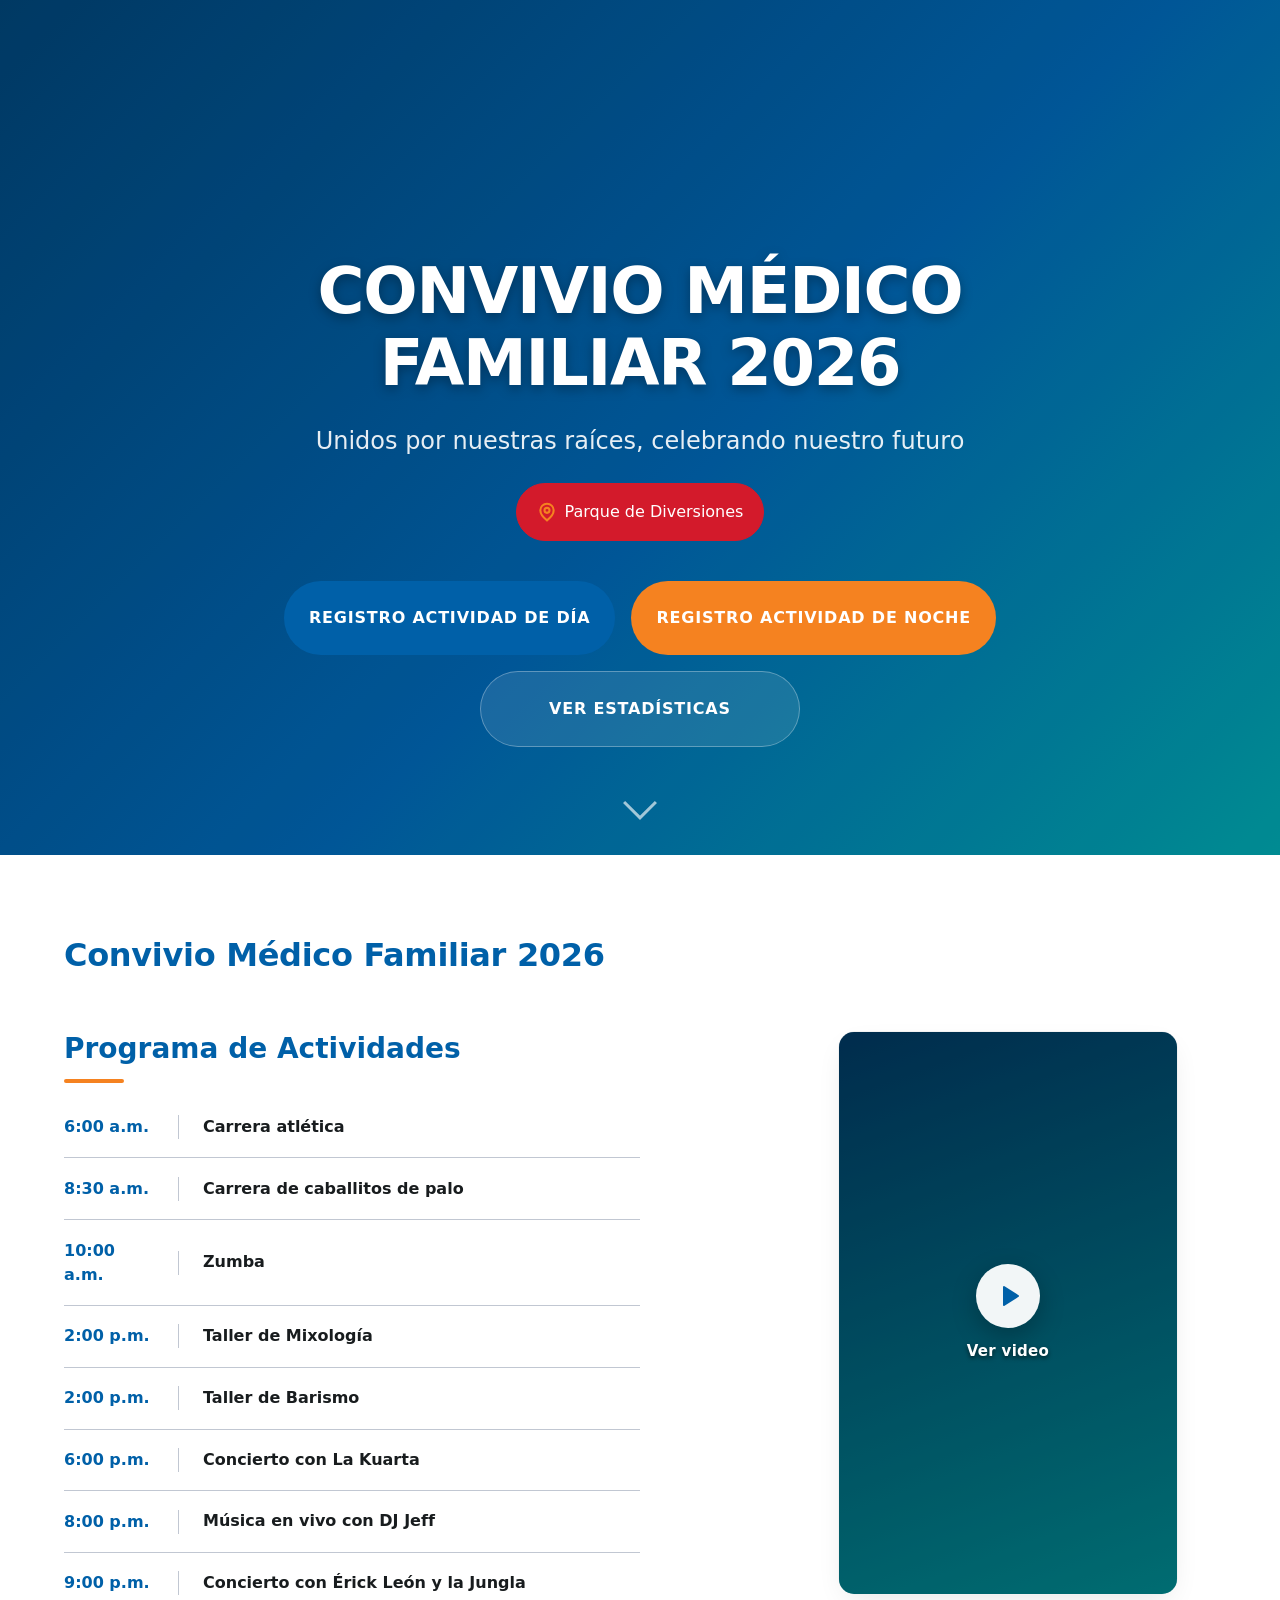
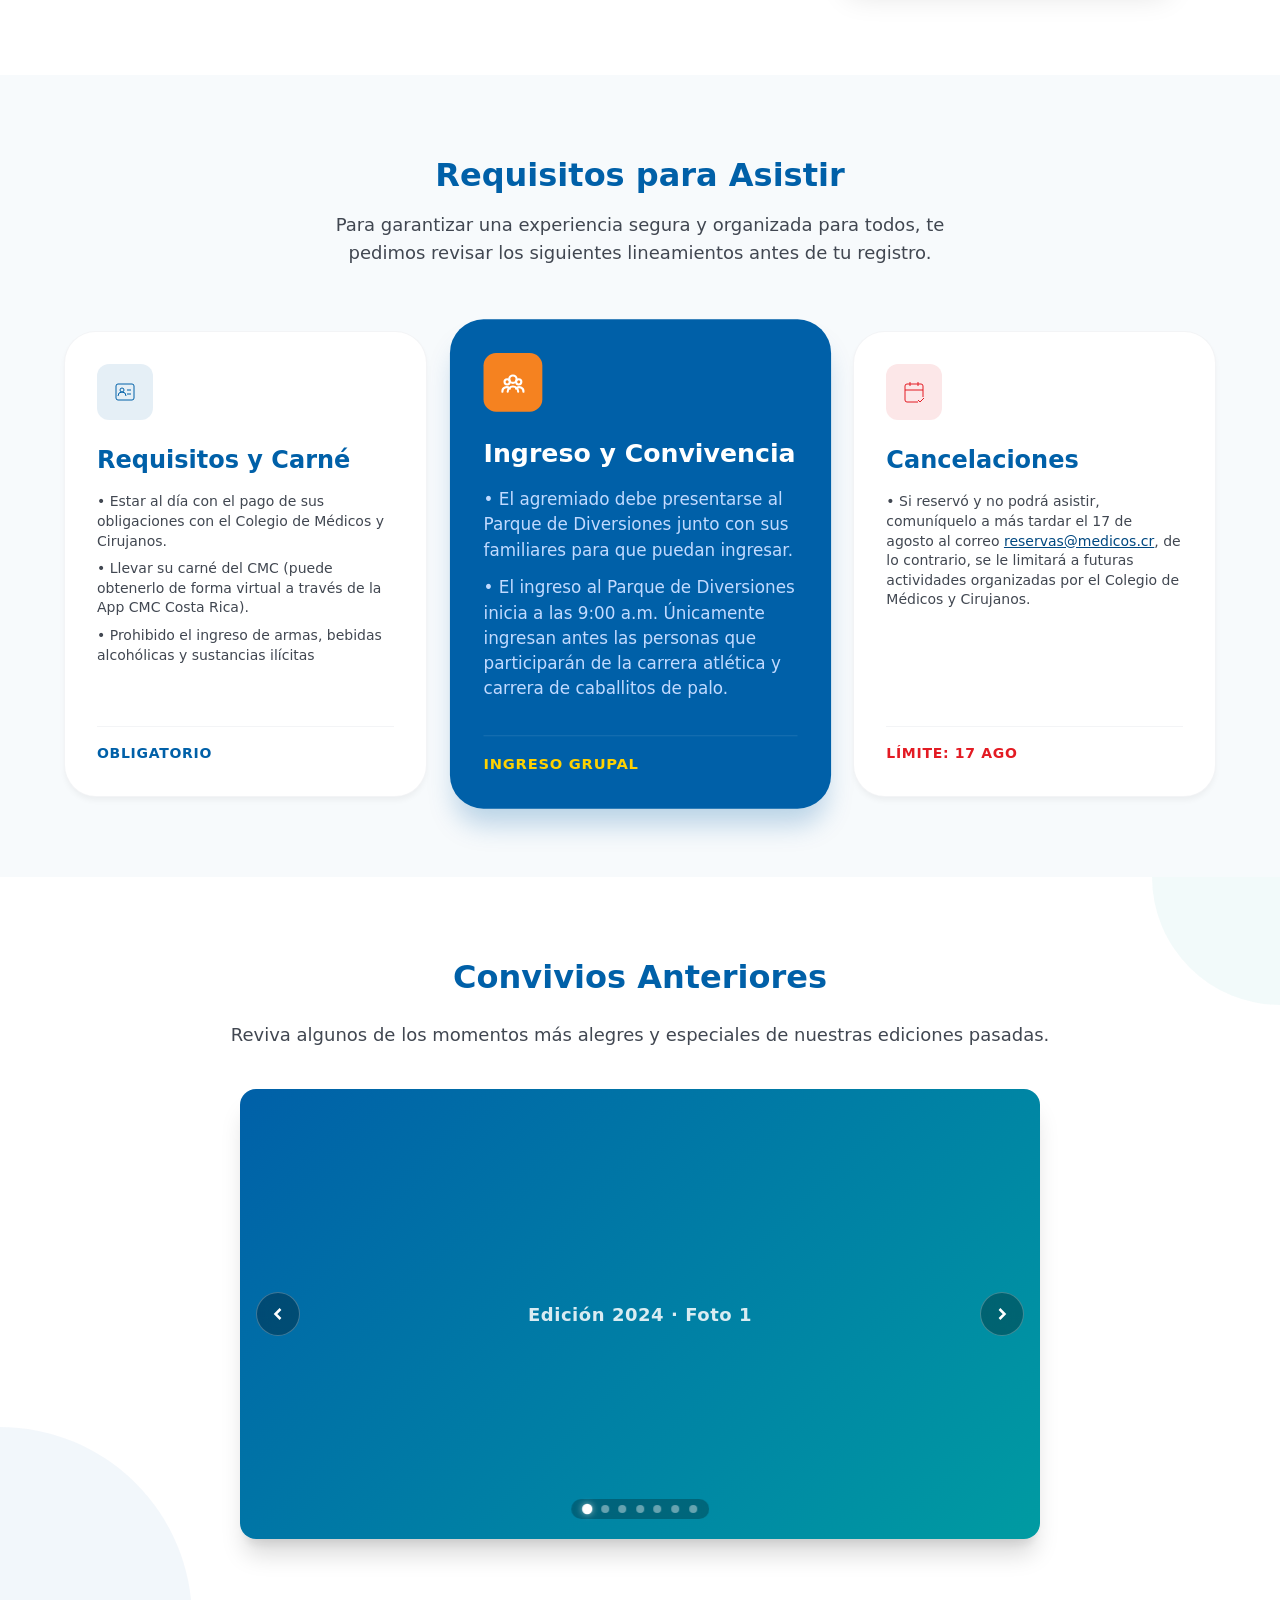
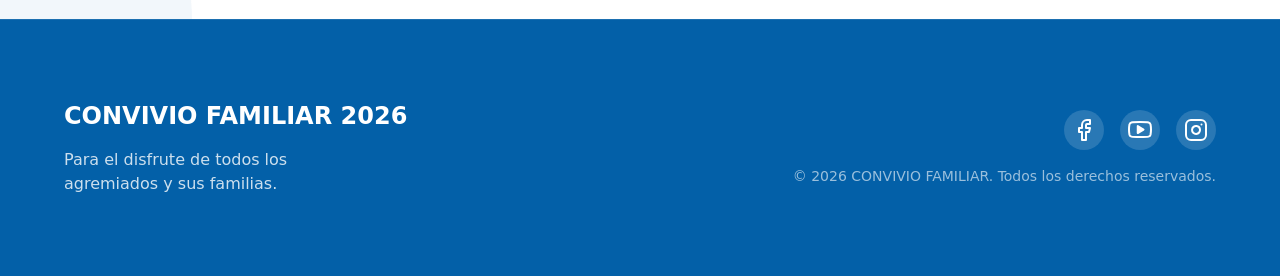
==== commit b8fa4ea7: "Agregar página de estadísticas en tiempo real Nuevo botón "Ver Estadísticas" en la portada, junto a " ====
--- a/index.html
+++ b/index.html
@@ -35,11 +35,14 @@
                     </a>
                 </div>
                 <div class="hero-actions animate-fadeInUp" style="animation-delay: 0.5s;">
-                    <a class="btn btn-primary btn-pulse-hover" href="#registro-dia">
+                    <a class="btn btn-primary btn-pulse-hover" href="registro-dia.html">
                         Registro Actividad de Día
                     </a>
-                    <a class="btn btn-orange btn-pulse-hover" href="#registro-noche">
+                    <a class="btn btn-orange btn-pulse-hover" href="registro-noche.html">
                         Registro Actividad de Noche
+                    </a>
+                    <a class="btn btn-glass btn-pulse-hover" href="estadisticas.html">
+                        Ver Estadísticas
                     </a>
                 </div>
             </div>
--- a/css/style.css
+++ b/css/style.css
@@ -417,6 +417,7 @@
   gap: 1rem;
   justify-content: center;
   align-items: center;
+  flex-wrap: wrap;
 }
 
 @media (min-width: 640px) {
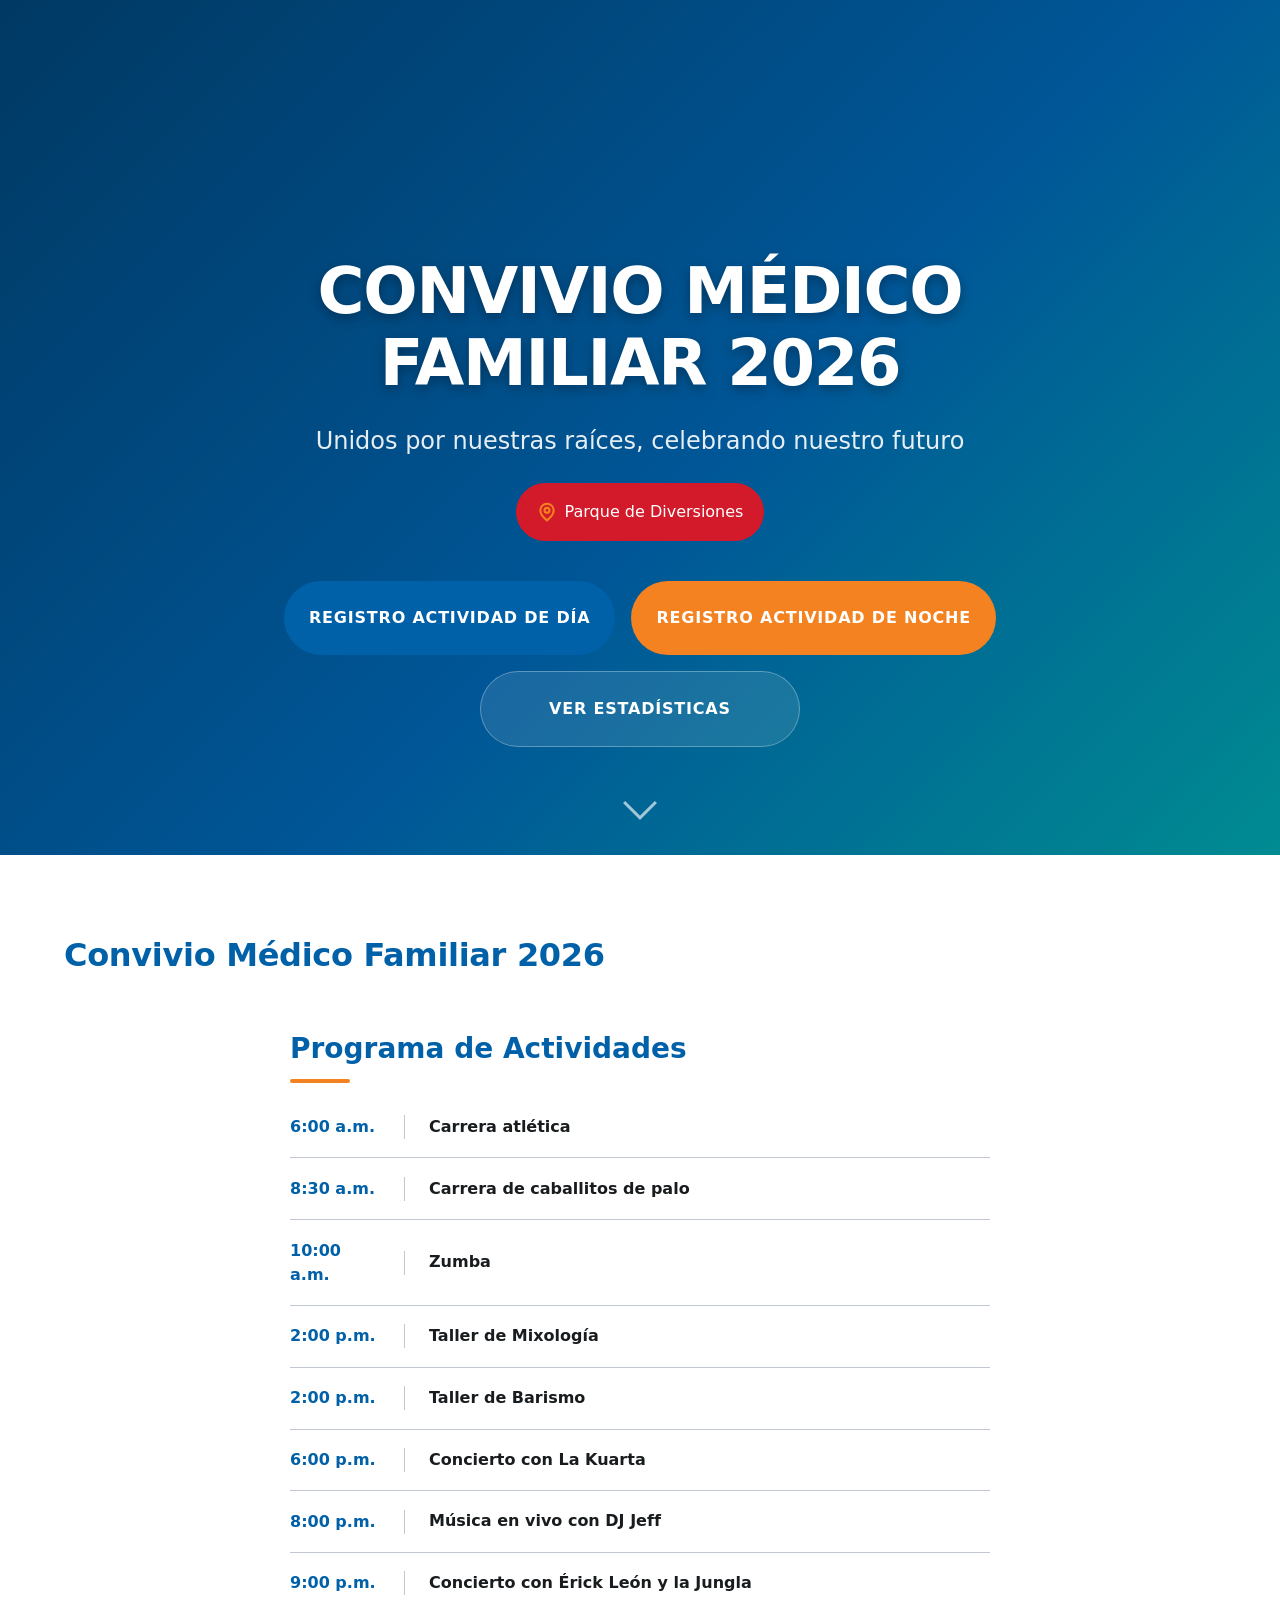
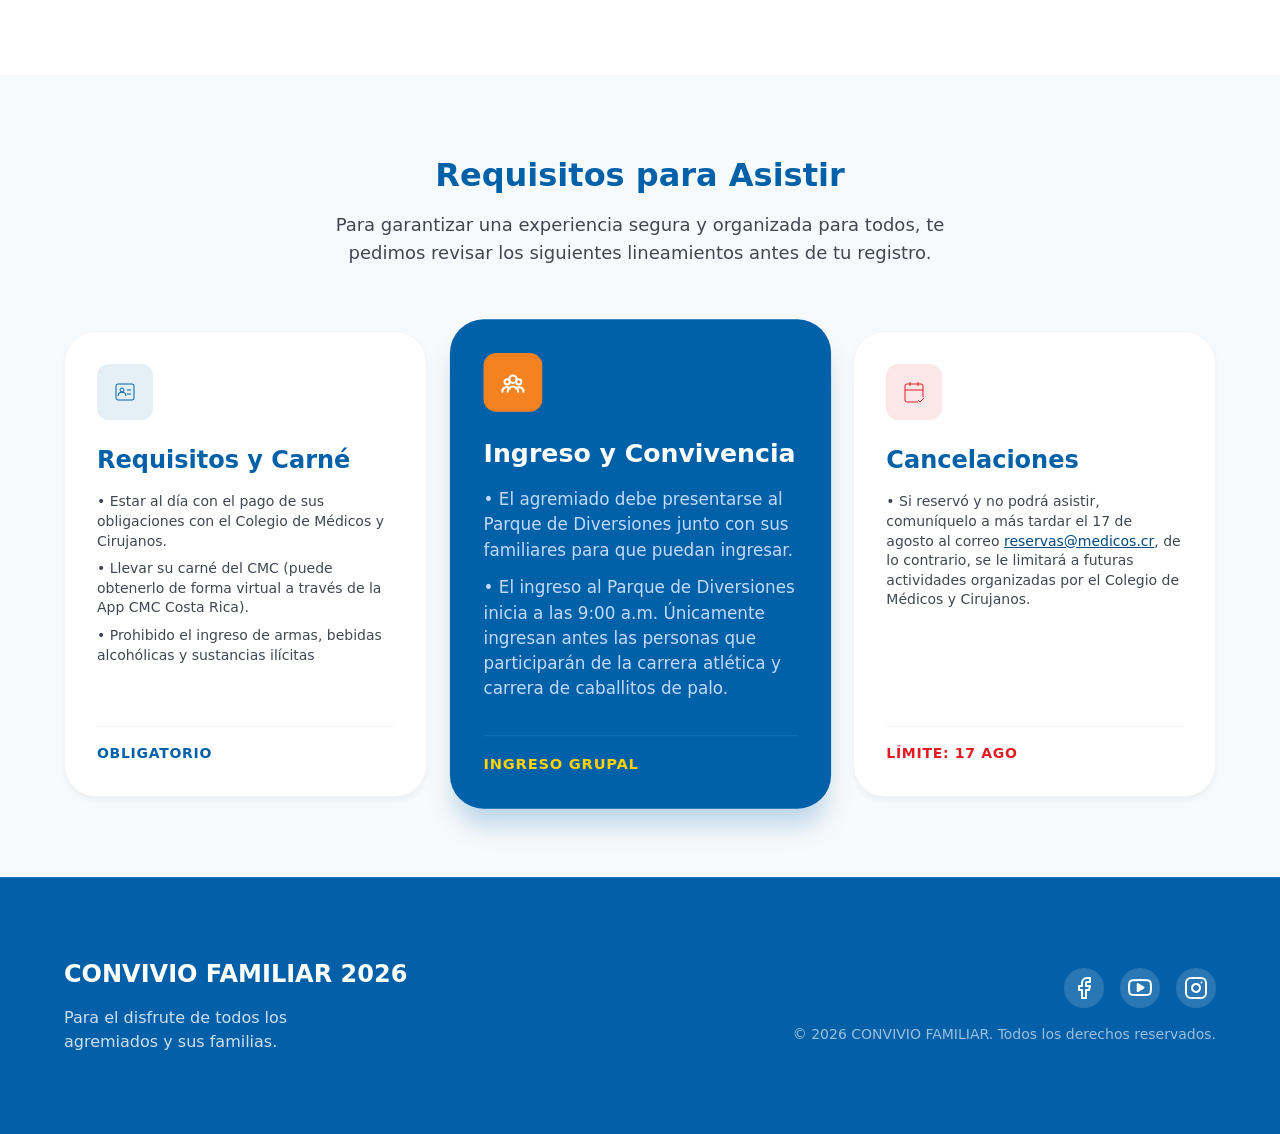
==== commit f4791b7e: "Quitar video y "Convivios Anteriores" de la portada Elimina la columna de video de la sección de bie" ====
--- a/index.html
+++ b/index.html
@@ -58,75 +58,50 @@
                     <h2 class="welcome-title">Convivio Médico Familiar 2026</h2>
                 </div>
 
-                <div class="agenda-video-grid">
-                    <!-- Left Column: Programa de Actividades -->
-                    <div class="agenda-column">
-                        <h2 class="agenda-title">Programa de Actividades</h2>
-                        <div class="agenda-accent-line"></div>
-
-                        <div class="agenda-list">
-                            <div class="agenda-row">
-                                <div class="agenda-time">6:00 a.m.</div>
-                                <div class="agenda-separator"></div>
-                                <div class="agenda-activity">Carrera atlética</div>
-                            </div>
-                            <div class="agenda-row">
-                                <div class="agenda-time">8:30 a.m.</div>
-                                <div class="agenda-separator"></div>
-                                <div class="agenda-activity">Carrera de caballitos de palo</div>
-                            </div>
-                            <div class="agenda-row">
-                                <div class="agenda-time">10:00 a.m.</div>
-                                <div class="agenda-separator"></div>
-                                <div class="agenda-activity">Zumba</div>
-                            </div>
-                            <div class="agenda-row">
-                                <div class="agenda-time">2:00 p.m.</div>
-                                <div class="agenda-separator"></div>
-                                <div class="agenda-activity">Taller de Mixología</div>
-                            </div>
-                            <div class="agenda-row">
-                                <div class="agenda-time">2:00 p.m.</div>
-                                <div class="agenda-separator"></div>
-                                <div class="agenda-activity">Taller de Barismo</div>
-                            </div>
-                            <div class="agenda-row">
-                                <div class="agenda-time">6:00 p.m.</div>
-                                <div class="agenda-separator"></div>
-                                <div class="agenda-activity">Concierto con La Kuarta</div>
-                            </div>
-                            <div class="agenda-row">
-                                <div class="agenda-time">8:00 p.m.</div>
-                                <div class="agenda-separator"></div>
-                                <div class="agenda-activity">Música en vivo con DJ Jeff</div>
-                            </div>
-                            <div class="agenda-row">
-                                <div class="agenda-time">9:00 p.m.</div>
-                                <div class="agenda-separator"></div>
-                                <div class="agenda-activity">Concierto con Érick León y la Jungla</div>
-                            </div>
-                        </div>
-                    </div>
-
-                    <!-- Right Column: Video/Image Access -->
-                    <div class="video-column">
-                        <div class="video-link-wrapper" aria-label="Ver video del Convivio 2026" tabindex="0" role="button">
-                            <div class="video-media-box">
-                                <div class="video-cover-assets">
-                                    <div class="video-thumbnail video-thumbnail-placeholder"></div>
-                                    <div class="video-play-overlay">
-                                        <div class="play-circle">
-                                            <svg class="play-triangle" viewBox="0 0 24 24" fill="currentColor"
-                                                stroke="currentColor" stroke-width="2" stroke-linecap="round"
-                                                stroke-linejoin="round">
-                                                <polygon points="6 3 20 12 6 21 6 3"></polygon>
-                                            </svg>
-                                        </div>
-                                        <span class="play-label">Ver video</span>
-                                    </div>
-                                </div>
-                                <div class="video-player-container" style="display: none;"></div>
-                            </div>
+                <div class="agenda-column agenda-standalone">
+                    <h2 class="agenda-title">Programa de Actividades</h2>
+                    <div class="agenda-accent-line"></div>
+
+                    <div class="agenda-list">
+                        <div class="agenda-row">
+                            <div class="agenda-time">6:00 a.m.</div>
+                            <div class="agenda-separator"></div>
+                            <div class="agenda-activity">Carrera atlética</div>
+                        </div>
+                        <div class="agenda-row">
+                            <div class="agenda-time">8:30 a.m.</div>
+                            <div class="agenda-separator"></div>
+                            <div class="agenda-activity">Carrera de caballitos de palo</div>
+                        </div>
+                        <div class="agenda-row">
+                            <div class="agenda-time">10:00 a.m.</div>
+                            <div class="agenda-separator"></div>
+                            <div class="agenda-activity">Zumba</div>
+                        </div>
+                        <div class="agenda-row">
+                            <div class="agenda-time">2:00 p.m.</div>
+                            <div class="agenda-separator"></div>
+                            <div class="agenda-activity">Taller de Mixología</div>
+                        </div>
+                        <div class="agenda-row">
+                            <div class="agenda-time">2:00 p.m.</div>
+                            <div class="agenda-separator"></div>
+                            <div class="agenda-activity">Taller de Barismo</div>
+                        </div>
+                        <div class="agenda-row">
+                            <div class="agenda-time">6:00 p.m.</div>
+                            <div class="agenda-separator"></div>
+                            <div class="agenda-activity">Concierto con La Kuarta</div>
+                        </div>
+                        <div class="agenda-row">
+                            <div class="agenda-time">8:00 p.m.</div>
+                            <div class="agenda-separator"></div>
+                            <div class="agenda-activity">Música en vivo con DJ Jeff</div>
+                        </div>
+                        <div class="agenda-row">
+                            <div class="agenda-time">9:00 p.m.</div>
+                            <div class="agenda-separator"></div>
+                            <div class="agenda-activity">Concierto con Érick León y la Jungla</div>
                         </div>
                     </div>
                 </div>
@@ -222,70 +197,6 @@
                 </div>
             </div>
         </section>
-
-        <!-- Registration CTA Banner + Carousel -->
-        <section class="cta-section" id="registro-cta">
-            <div class="cta-circle-1"></div>
-            <div class="cta-circle-2"></div>
-            <div class="cta-content">
-                <h2 class="cta-title">Convivios Anteriores</h2>
-                <p class="cta-desc">
-                    Reviva algunos de los momentos más alegres y especiales de nuestras ediciones pasadas.
-                </p>
-
-                <!-- Past Convivios Carousel -->
-                <div class="carousel-container animate-fadeInUp">
-                    <div class="carousel-track-container">
-                        <ul class="carousel-track">
-                            <li class="carousel-slide active">
-                                <div class="carousel-placeholder">Edición 2024 · Foto 1</div>
-                            </li>
-                            <li class="carousel-slide">
-                                <div class="carousel-placeholder">Edición 2024 · Foto 2</div>
-                            </li>
-                            <li class="carousel-slide">
-                                <div class="carousel-placeholder">Edición 2025 · Foto 1</div>
-                            </li>
-                            <li class="carousel-slide">
-                                <div class="carousel-placeholder">Edición 2025 · Foto 2</div>
-                            </li>
-                            <li class="carousel-slide">
-                                <div class="carousel-placeholder">Edición 2025 · Foto 3</div>
-                            </li>
-                            <li class="carousel-slide">
-                                <div class="carousel-placeholder">Edición 2025 · Foto 4</div>
-                            </li>
-                            <li class="carousel-slide">
-                                <div class="carousel-placeholder">Edición 2025 · Foto 5</div>
-                            </li>
-                        </ul>
-                    </div>
-
-                    <!-- Carousel Buttons -->
-                    <button class="carousel-button carousel-button--left" aria-label="Foto anterior">
-                        <svg class="icon-svg" viewBox="0 0 24 24">
-                            <polyline points="15 18 9 12 15 6"></polyline>
-                        </svg>
-                    </button>
-                    <button class="carousel-button carousel-button--right" aria-label="Siguiente foto">
-                        <svg class="icon-svg" viewBox="0 0 24 24">
-                            <polyline points="9 18 15 12 9 6"></polyline>
-                        </svg>
-                    </button>
-
-                    <!-- Carousel Dots -->
-                    <div class="carousel-nav">
-                        <button class="carousel-indicator active" aria-label="Ir a foto 1"></button>
-                        <button class="carousel-indicator" aria-label="Ir a foto 2"></button>
-                        <button class="carousel-indicator" aria-label="Ir a foto 3"></button>
-                        <button class="carousel-indicator" aria-label="Ir a foto 4"></button>
-                        <button class="carousel-indicator" aria-label="Ir a foto 5"></button>
-                        <button class="carousel-indicator" aria-label="Ir a foto 6"></button>
-                        <button class="carousel-indicator" aria-label="Ir a foto 7"></button>
-                    </div>
-                </div>
-            </div>
-        </section>
     </main>
 
     <footer class="footer">
--- a/css/style.css
+++ b/css/style.css
@@ -525,6 +525,12 @@
   height: 100%;
 }
 
+.agenda-standalone {
+  max-width: 700px;
+  margin-inline: auto;
+  height: auto;
+}
+
 .agenda-title {
   font-family: var(--font-headline);
   font-size: 28px;
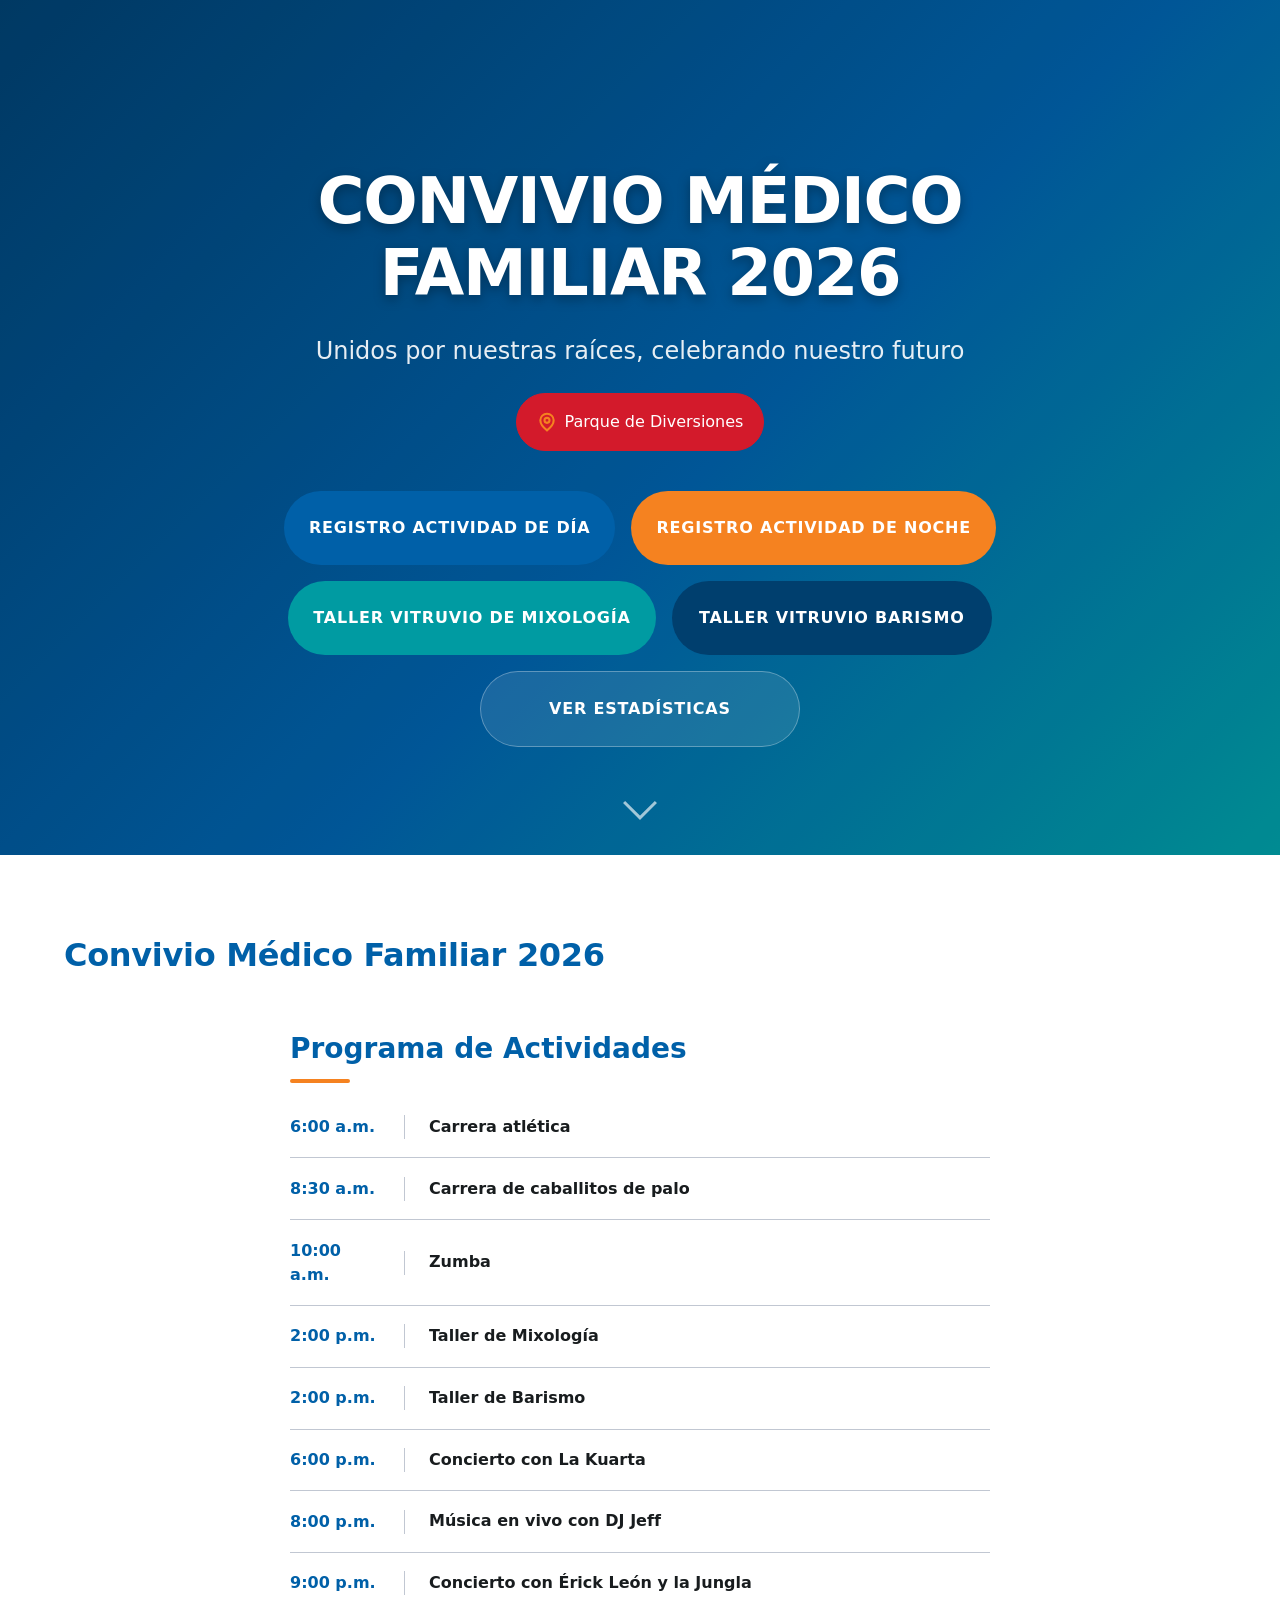
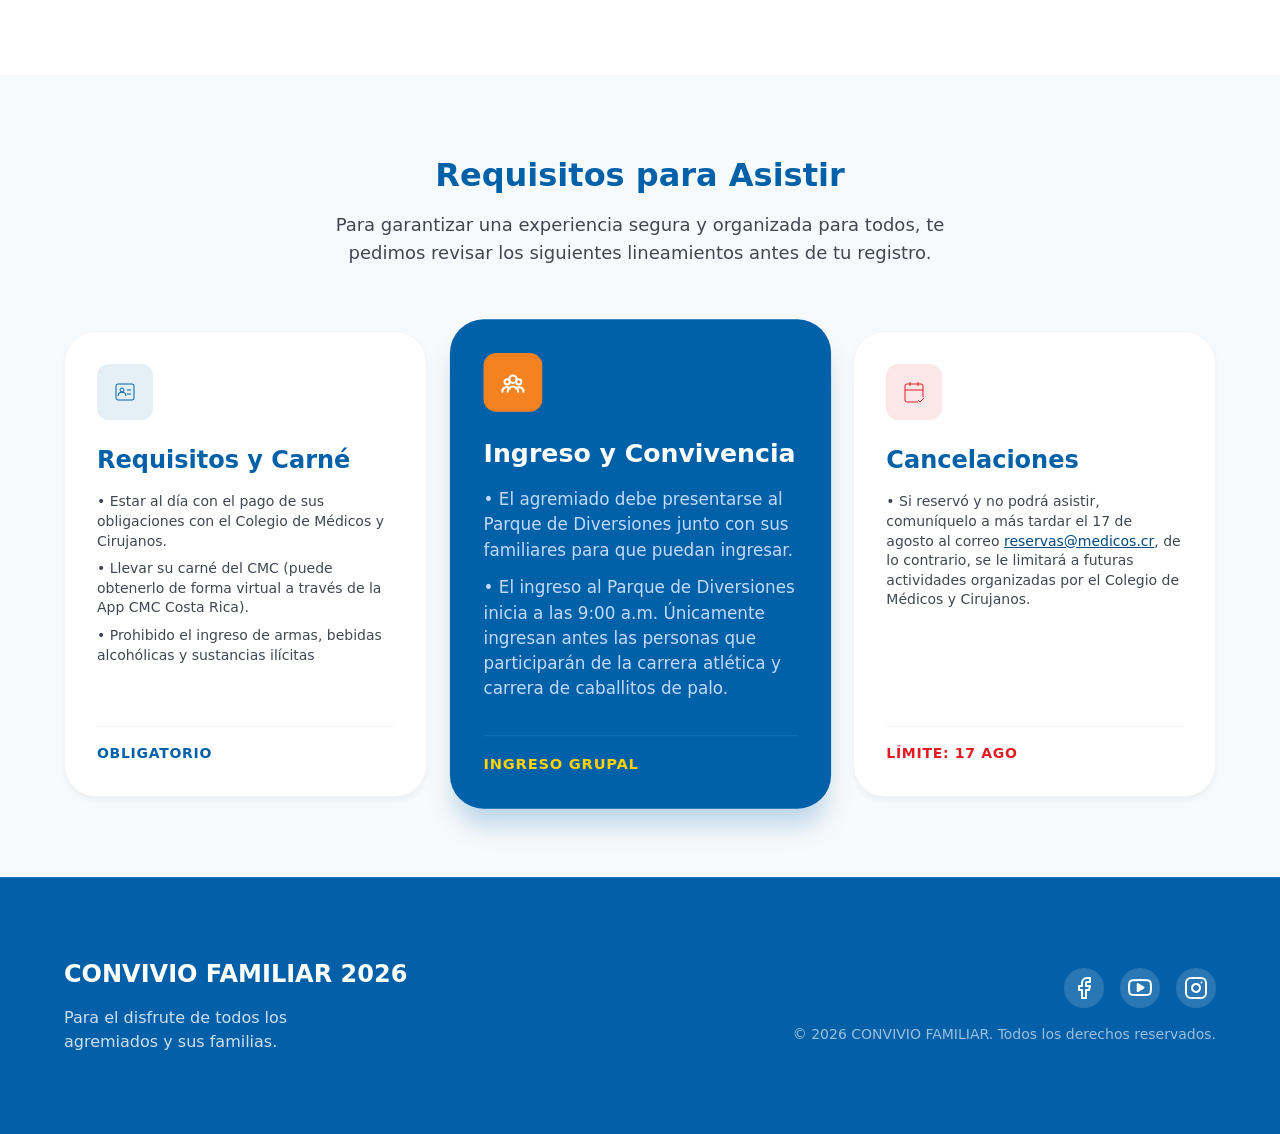
==== commit 275ab3d3: "Cargar datos reales de los Excel y agregar talleres de Mixología/Barismo - data/asistentes.js: reemp" ====
--- a/index.html
+++ b/index.html
@@ -40,6 +40,12 @@
                     </a>
                     <a class="btn btn-orange btn-pulse-hover" href="registro-noche.html">
                         Registro Actividad de Noche
+                    </a>
+                    <a class="btn btn-turquoise btn-pulse-hover" href="registro-mixologia.html">
+                        Taller Vitruvio de Mixología
+                    </a>
+                    <a class="btn btn-dark-blue btn-pulse-hover" href="registro-barismo.html">
+                        Taller Vitruvio Barismo
                     </a>
                     <a class="btn btn-glass btn-pulse-hover" href="estadisticas.html">
                         Ver Estadísticas
--- a/css/style.css
+++ b/css/style.css
@@ -234,6 +234,26 @@
   transform: translateY(-2px);
 }
 
+.btn-turquoise {
+  background-color: var(--color-inst-turquoise);
+  color: var(--color-on-primary);
+}
+
+.btn-turquoise:hover {
+  box-shadow: 0 10px 15px -3px rgba(0, 155, 162, 0.3);
+  transform: translateY(-2px);
+}
+
+.btn-dark-blue {
+  background-color: var(--color-inst-dark-blue);
+  color: var(--color-on-primary);
+}
+
+.btn-dark-blue:hover {
+  box-shadow: 0 10px 15px -3px rgba(0, 63, 110, 0.35);
+  transform: translateY(-2px);
+}
+
 .btn-primary.btn-pulse-hover {
   animation: pulse-blue 3s infinite ease-in-out;
 }
@@ -244,6 +264,14 @@
 
 .btn-glass.btn-pulse-hover {
   animation: pulse-white 3s infinite ease-in-out;
+}
+
+.btn-turquoise.btn-pulse-hover {
+  animation: pulse-turquoise 3s infinite ease-in-out;
+}
+
+.btn-dark-blue.btn-pulse-hover {
+  animation: pulse-dark-blue 3s infinite ease-in-out;
 }
 
 .btn-pulse-hover:hover {
@@ -289,6 +317,34 @@
 
   100% {
     box-shadow: 0 0 0 0 rgba(255, 255, 255, 0);
+  }
+}
+
+@keyframes pulse-turquoise {
+  0% {
+    box-shadow: 0 0 0 0 rgba(0, 155, 162, 0.4);
+  }
+
+  70% {
+    box-shadow: 0 0 0 8px rgba(0, 155, 162, 0);
+  }
+
+  100% {
+    box-shadow: 0 0 0 0 rgba(0, 155, 162, 0);
+  }
+}
+
+@keyframes pulse-dark-blue {
+  0% {
+    box-shadow: 0 0 0 0 rgba(0, 63, 110, 0.4);
+  }
+
+  70% {
+    box-shadow: 0 0 0 8px rgba(0, 63, 110, 0);
+  }
+
+  100% {
+    box-shadow: 0 0 0 0 rgba(0, 63, 110, 0);
   }
 }
 
